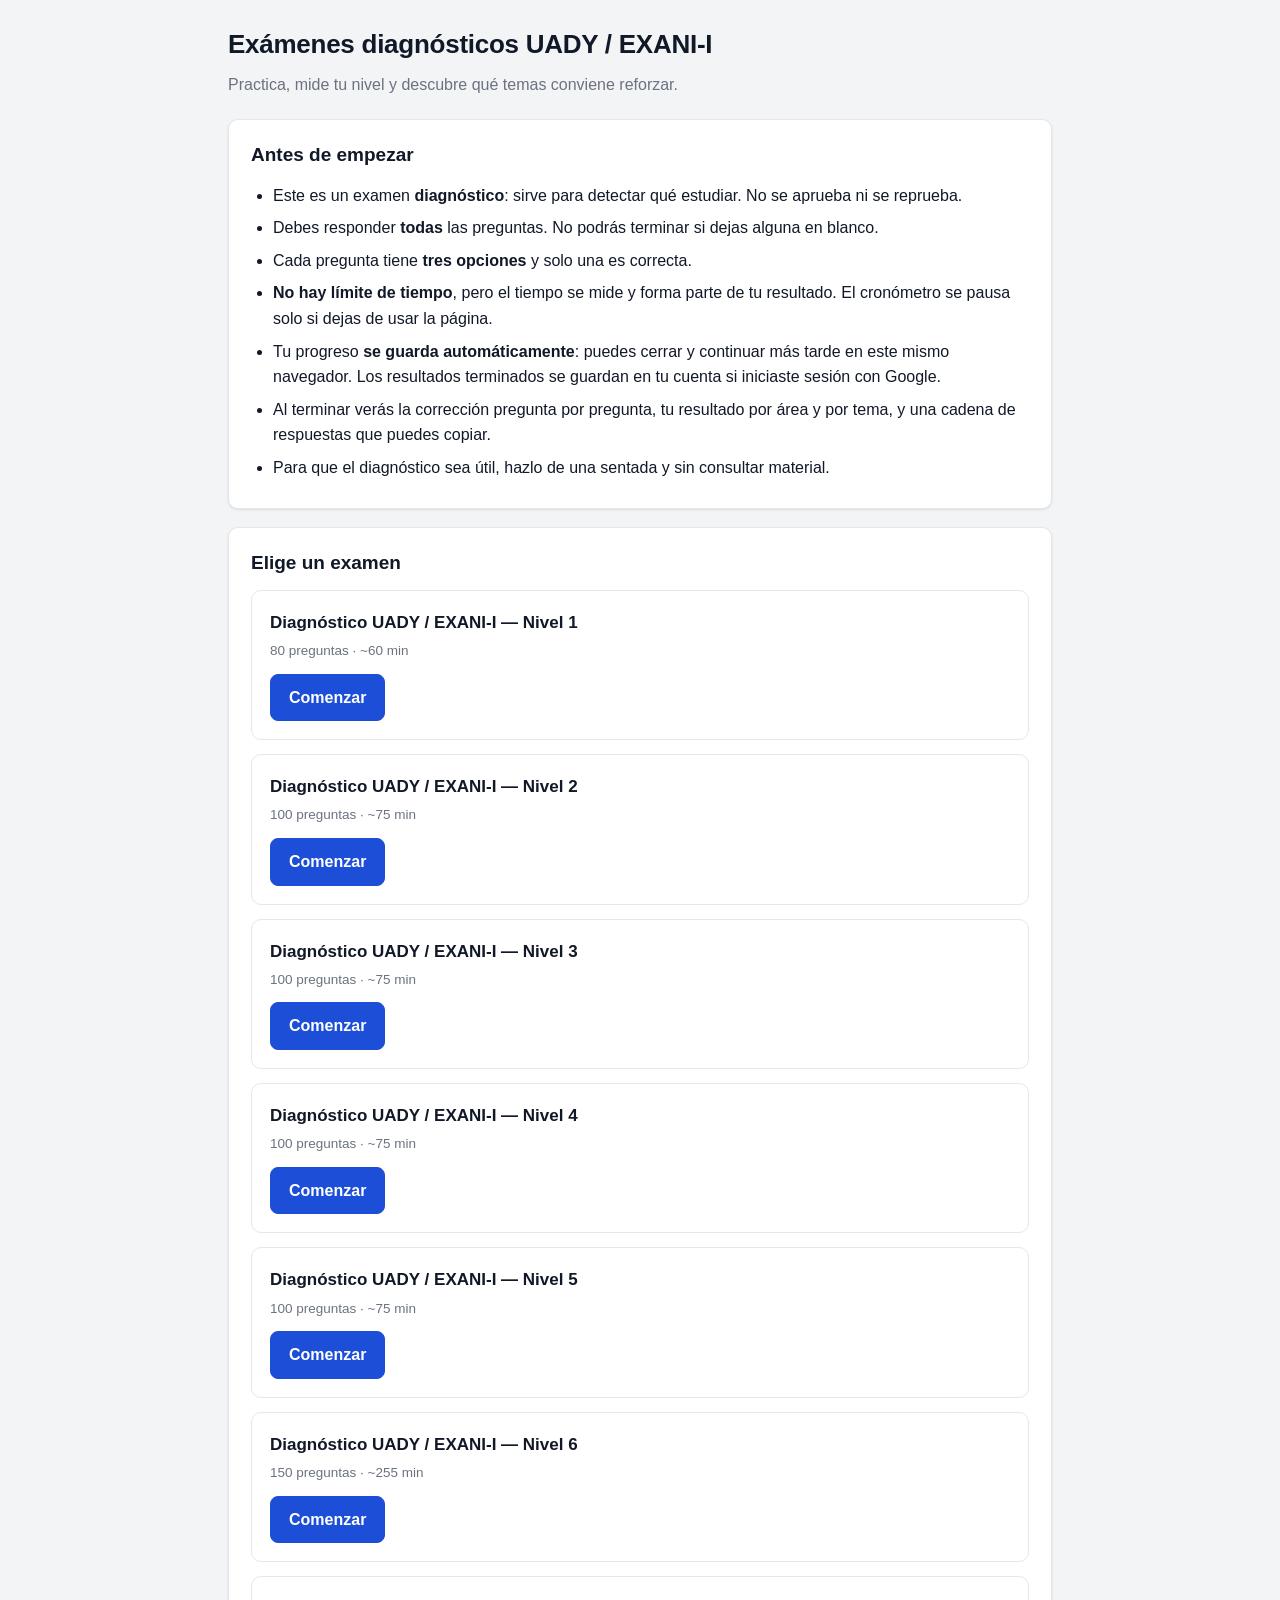
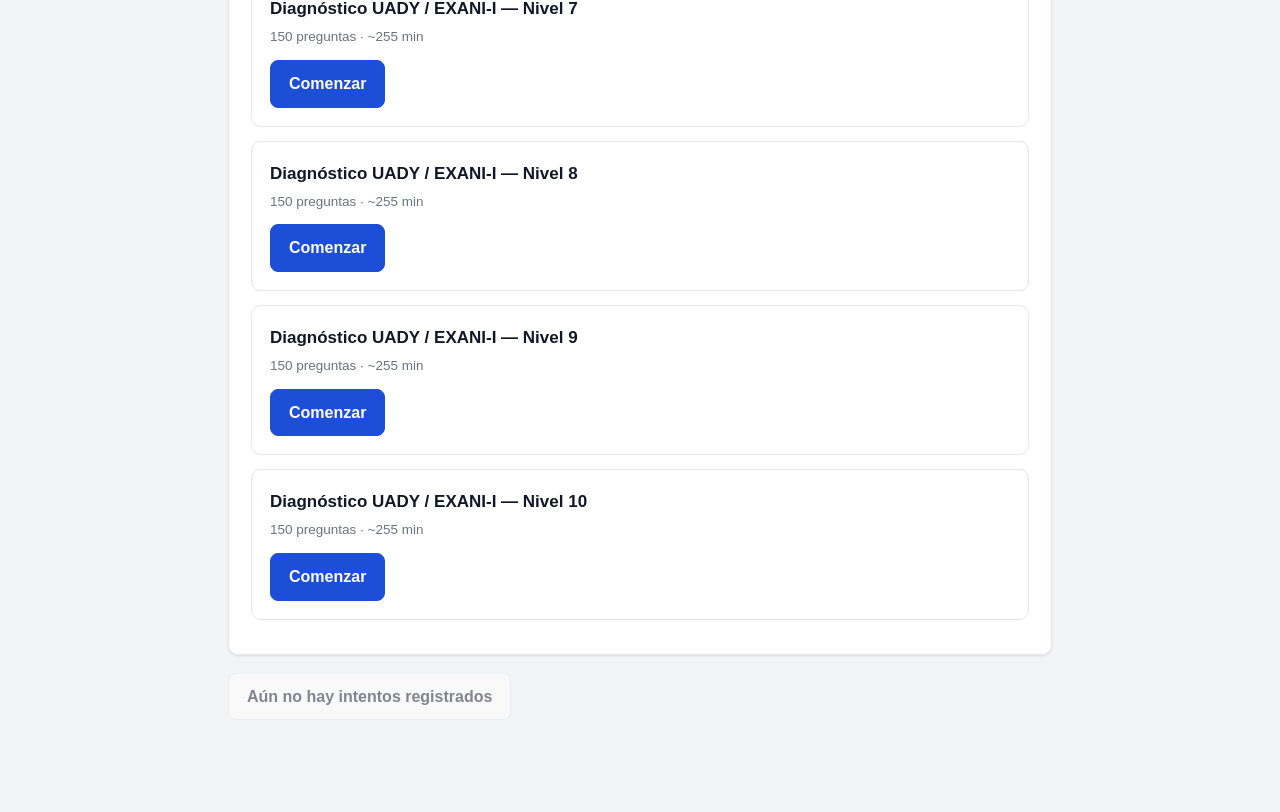
==== web/index.html @ b3e03aa1 "Exani: app de diagnósticos EXANI-I lista para GitHub Pages App estática con historial por estudiante" ====
<!DOCTYPE html>
<html lang="es">
<head>
<meta charset="utf-8">
<meta name="viewport" content="width=device-width, initial-scale=1">
<title>Exámenes diagnósticos UADY / EXANI-I</title>
<link rel="stylesheet" href="styles.css">
</head>
<body>

<!-- ============================================================ barra fija -->
<div class="topbar hidden" id="topbar">
  <div class="topbar-inner">
    <span class="progress-text" id="progress-text">Respondidas: 0 / 0</span>
    <div class="progress-bar" id="progress-bar" role="progressbar"
         aria-label="Progreso del examen" aria-valuemin="0" aria-valuenow="0" aria-valuemax="0">
      <div id="progress-fill"></div>
    </div>
    <span class="timer" id="timer" aria-live="off" aria-label="Tiempo transcurrido">00:00</span>
  </div>
</div>

<div class="wrap">

<!-- ============================================================== INICIO -->
<div id="screen-inicio">
  <header>
    <div class="account" id="account"></div>
    <h1>Exámenes diagnósticos UADY / EXANI-I</h1>
    <p class="lead">Practica, mide tu nivel y descubre qué temas conviene reforzar.</p>
  </header>

  <div class="alert hidden" id="account-note" role="status"></div>

  <div class="alert warn hidden" id="storage-warning" role="alert">
    No se pudo guardar el progreso en este navegador. Puedes hacer el examen, pero si
    cierras la página se perderá.
  </div>

  <section class="card instructions">
    <h2>Antes de empezar</h2>
    <ul>
      <li>Este es un examen <strong>diagnóstico</strong>: sirve para detectar qué estudiar.
          No se aprueba ni se reprueba.</li>
      <li>Debes responder <strong>todas</strong> las preguntas. No podrás terminar si dejas
          alguna en blanco.</li>
      <li>Cada pregunta tiene <strong>tres opciones</strong> y solo una es correcta.</li>
      <li><strong>No hay límite de tiempo</strong>, pero el tiempo se mide y forma parte de
          tu resultado. El cronómetro se pausa solo si dejas de usar la página.</li>
      <li>Tu progreso <strong>se guarda automáticamente</strong>: puedes cerrar y continuar
          más tarde en este mismo navegador. Los resultados terminados se guardan en tu
          cuenta si iniciaste sesión con Google.</li>
      <li>Al terminar verás la corrección pregunta por pregunta, tu resultado por área y
          por tema, y una cadena de respuestas que puedes copiar.</li>
      <li>Para que el diagnóstico sea útil, hazlo de una sentada y sin consultar material.</li>
    </ul>
  </section>

  <section class="card">
    <h2>Elige un examen</h2>
    <div id="exam-list"></div>
  </section>

  <p><a href="dashboard.html" id="dashboard-link" class="btn">Ver mi progreso</a></p>
</div>

<!-- ============================================================== EXAMEN -->
<div id="screen-examen" class="hidden">
  <header>
    <h1 id="exam-title"></h1>
    <p class="lead small">Responde todas las preguntas y pulsa «Terminar examen» al final.</p>
  </header>

  <nav class="area-nav" id="area-nav" aria-label="Ir a un área"></nav>

  <div class="alert hidden" id="exam-alert" role="alert" aria-live="assertive"></div>

  <div id="questions"></div>

  <div class="card">
    <div class="btn-row">
      <button class="primary" id="btn-terminar">Terminar examen</button>
    </div>
  </div>
</div>

<!-- ========================================================== RESULTADOS -->
<div id="screen-resultados" class="hidden">
  <header>
    <h1>Resultado</h1>
    <p class="lead" id="result-exam-title"></p>
  </header>

  <section class="card">
    <div class="score" id="result-score"></div>
    <div class="stats" id="result-stats"></div>
    <p class="small muted" id="chance-note" style="text-align:center;margin-top:18px"></p>
    <p class="small save-status" id="save-status" aria-live="polite"></p>
    <div class="account center" id="result-account"></div>
  </section>

  <section class="card">
    <h2>Resultado por área</h2>
    <div class="tbl-scroll">
      <table>
        <thead><tr><th>Área</th><th>Aciertos</th><th>%</th><th></th></tr></thead>
        <tbody id="area-results"></tbody>
      </table>
    </div>
  </section>

  <details>
    <summary>Detalle por tema</summary>
    <p class="small muted">
      La mayoría de los temas tiene una o dos preguntas. Un fallo aislado no indica
      necesariamente una laguna: revisa la tendencia en el
      <a href="dashboard.html">dashboard</a>.
    </p>
    <div class="tbl-scroll">
      <table>
        <thead><tr><th>Tema</th><th>Aciertos</th><th>%</th></tr></thead>
        <tbody id="topic-results"></tbody>
      </table>
    </div>
  </details>

  <section class="card">
    <h2>Cadena de respuestas</h2>
    <p class="small muted">
      El número inicial son los minutos; las letras, tus respuestas ordenadas por número de
      pregunta.
    </p>
    <div class="answer-string" id="answer-string"></div>
    <div class="btn-row">
      <button id="btn-copy-answers">Copiar respuestas</button>
      <button id="btn-copy-summary">Copiar resumen</button>
    </div>
    <p class="small muted" id="copy-status" aria-live="polite"></p>
  </section>

  <div class="btn-row">
    <a class="btn primary" href="dashboard.html">Ver mi progreso</a>
    <button id="btn-home">Volver al inicio</button>
    <button id="btn-restart">Reiniciar examen</button>
  </div>
</div>

</div>

<script src="js/config.js"></script>
<script src="js/auth.js"></script>
<script src="js/storage.js"></script>
<script src="js/grading.js"></script>
<script src="js/app.js"></script>
</body>
</html>
---- web/styles.css ----
:root {
  --bg: #f3f4f6;
  --surface: #ffffff;
  --surface-2: #f9fafb;
  --ink: #111827;
  --muted: #6b7280;
  --line: #e5e7eb;
  --accent: #1d4ed8;
  --accent-soft: #eff6ff;
  --ok-bg: #e7f6ec;
  --ok-line: #95d5ab;
  --ok-ink: #12622f;
  --bad-bg: #fdeceb;
  --bad-line: #f0a9a4;
  --bad-ink: #9b1c16;
  --warn-bg: #fff8e6;
  --warn-line: #e6c34d;
  --warn-ink: #6b4a08;
  --radius: 10px;
  --shadow: 0 1px 3px rgba(17, 24, 39, .07), 0 1px 2px rgba(17, 24, 39, .04);
  --focus: 0 0 0 3px rgba(29, 78, 216, .35);
}

* { box-sizing: border-box; }

html { scroll-behavior: smooth; }
@media (prefers-reduced-motion: reduce) {
  html { scroll-behavior: auto; }
  *, *::before, *::after { animation-duration: .01ms !important; transition-duration: .01ms !important; }
}

body {
  margin: 0;
  background: var(--bg);
  color: var(--ink);
  font: 16px/1.6 -apple-system, BlinkMacSystemFont, "Segoe UI", Roboto, Helvetica, Arial, sans-serif;
  -webkit-font-smoothing: antialiased;
}

.wrap { max-width: 860px; margin: 0 auto; padding: 24px 18px 80px; }
.wrap.wide { max-width: 1060px; }

:focus-visible { outline: none; box-shadow: var(--focus); border-radius: 4px; }

h1 { font-size: 26px; margin: 0 0 6px; letter-spacing: -.01em; }
h2 { font-size: 19px; margin: 0 0 12px; }
h3 { font-size: 15px; margin: 0 0 8px; }
p { margin: 0 0 12px; }
a { color: var(--accent); }

.lead { color: var(--muted); margin-bottom: 22px; }

.card {
  background: var(--surface);
  border: 1px solid var(--line);
  border-radius: var(--radius);
  box-shadow: var(--shadow);
  padding: 20px 22px;
  margin-bottom: 18px;
}

.muted { color: var(--muted); }
.small { font-size: 13.5px; }
.hidden { display: none !important; }

/* ---------------------------------------------------------------- botones */
button, .btn {
  font: inherit;
  font-weight: 600;
  border-radius: 8px;
  border: 1px solid var(--line);
  background: var(--surface);
  color: var(--ink);
  padding: 10px 18px;
  cursor: pointer;
  min-height: 44px;
  text-decoration: none;
  display: inline-flex;
  align-items: center;
  justify-content: center;
  gap: 8px;
}
button:hover, .btn:hover { background: var(--surface-2); }
button.primary, .btn.primary { background: var(--accent); border-color: var(--accent); color: #fff; }
button.primary:hover, .btn.primary:hover { background: #1a44b8; }
button:disabled, .btn.disabled { opacity: .5; cursor: not-allowed; pointer-events: none; }
.btn-row { display: flex; gap: 10px; flex-wrap: wrap; }

/* ------------------------------------------------------------ instrucciones */
.instructions ul { margin: 0; padding-left: 22px; }
.instructions li { margin-bottom: 7px; }

/* --------------------------------------------------------- lista de examenes */
.exam-card { border: 1px solid var(--line); border-radius: var(--radius); padding: 18px; margin-bottom: 14px; }
.exam-card h3 { font-size: 17px; margin-bottom: 4px; }
.exam-meta { color: var(--muted); font-size: 13.5px; margin-bottom: 12px; }
.area-list { list-style: none; padding: 0; margin: 0 0 14px; font-size: 13.5px; color: var(--muted); }
.area-list li { display: flex; justify-content: space-between; padding: 3px 0; border-bottom: 1px dashed var(--line); }
.area-list li:last-child { border-bottom: none; }
.badge {
  display: inline-block; font-size: 12px; font-weight: 600; padding: 3px 9px;
  border-radius: 99px; background: var(--warn-bg); color: var(--warn-ink);
  border: 1px solid var(--warn-line); margin-bottom: 10px;
}
.badge.done { background: var(--ok-bg); color: var(--ok-ink); border-color: var(--ok-line); }

/* ------------------------------------------------------------- barra fija */
.topbar {
  position: sticky; top: 0; z-index: 20;
  background: rgba(255, 255, 255, .96);
  backdrop-filter: blur(6px);
  border-bottom: 1px solid var(--line);
  padding: 10px 18px;
}
.topbar-inner {
  max-width: 860px; margin: 0 auto;
  display: flex; align-items: center; gap: 16px; flex-wrap: wrap;
}
.progress-text { font-weight: 600; font-size: 14px; white-space: nowrap; }
.progress-bar { flex: 1; min-width: 120px; height: 8px; background: var(--line); border-radius: 99px; overflow: hidden; }
.progress-bar > div { height: 100%; width: 0; background: var(--accent); transition: width .2s; }
.timer { font-variant-numeric: tabular-nums; font-weight: 600; font-size: 14px; white-space: nowrap; }
.timer.paused { color: var(--muted); }
.timer .dot { color: var(--ok-ink); }
.timer.paused .dot { color: var(--muted); }

/* --------------------------------------------------------- nav de areas */
.area-nav { display: flex; gap: 8px; flex-wrap: wrap; margin-bottom: 18px; }
.area-nav a {
  font-size: 13px; text-decoration: none; padding: 6px 12px;
  border: 1px solid var(--line); border-radius: 99px; background: var(--surface); color: var(--ink);
}
.area-nav a.done { border-color: var(--ok-line); background: var(--ok-bg); color: var(--ok-ink); }

/* ------------------------------------------------------------- preguntas */
.area-block { margin-bottom: 34px; }
.area-head { border-bottom: 2px solid var(--line); padding-bottom: 8px; margin-bottom: 18px; }
.area-head h2 { margin: 0; }
.area-head .count { font-size: 13.5px; color: var(--muted); font-weight: 400; }

.stimulus-block {
  border: 1px solid var(--line); border-left: 4px solid var(--accent);
  border-radius: var(--radius); background: var(--accent-soft);
  padding: 4px 4px 4px 0; margin-bottom: 20px;
}
.stimulus {
  padding: 16px 18px; position: sticky; top: 58px;
  background: var(--accent-soft); border-radius: var(--radius) var(--radius) 0 0; z-index: 5;
}
.stimulus .instr { font-weight: 600; font-size: 13.5px; margin-bottom: 8px; }
.stimulus .text { white-space: pre-wrap; }
.stimulus-toggle { display: none; }
.stimulus-block .q { background: var(--surface); }

.q {
  border: 1px solid var(--line); border-radius: var(--radius);
  padding: 16px 18px; margin: 0 0 12px;
}
.stimulus-block .q { margin: 0 0 8px 12px; }
.q.pending { border-color: var(--warn-line); background: var(--warn-bg); }
.q legend { font-weight: 600; padding: 0; }
.q .num { color: var(--muted); font-weight: 700; margin-right: 6px; }
.q .topic { font-size: 12px; color: var(--muted); margin: 4px 0 10px; }
.q.corrected .topic { color: var(--ink); }
fieldset { border: 0; margin: 0; padding: 0; }

.opt { display: block; margin-bottom: 8px; }
.opt label {
  display: flex; gap: 10px; align-items: flex-start;
  border: 1px solid var(--line); border-radius: 8px;
  padding: 11px 13px; cursor: pointer; min-height: 44px; background: var(--surface);
}
.opt label:hover { background: var(--surface-2); }
.opt input { margin: 4px 0 0; width: 18px; height: 18px; flex: none; accent-color: var(--accent); }
.opt .key { font-weight: 700; flex: none; }
.opt .tag { margin-left: auto; font-size: 12px; font-weight: 700; white-space: nowrap; padding-left: 10px; }
.opt.is-ok label { background: var(--ok-bg); border-color: var(--ok-line); }
.opt.is-ok .tag { color: var(--ok-ink); }
.opt.is-bad label { background: var(--bad-bg); border-color: var(--bad-line); }
.opt.is-bad .tag { color: var(--bad-ink); }
.opt input:disabled + .key { opacity: .75; }
.opt label:has(input:disabled) { cursor: default; }

/* ------------------------------------------------------------- mensajes */
.alert { border-radius: 8px; padding: 12px 15px; margin-bottom: 16px; font-size: 14.5px; }
.alert.warn { background: var(--warn-bg); border: 1px solid var(--warn-line); color: var(--warn-ink); }
.alert.error { background: var(--bad-bg); border: 1px solid var(--bad-line); color: var(--bad-ink); }
.alert.info { background: var(--accent-soft); border: 1px solid #bfd4f7; color: #1e3a8a; }
.alert pre { white-space: pre-wrap; font-size: 13px; margin: 8px 0 0; }

.toast {
  position: fixed; left: 50%; bottom: 24px; transform: translateX(-50%);
  background: var(--ink); color: #fff; padding: 11px 20px; border-radius: 99px;
  font-size: 14px; font-weight: 600; z-index: 100; box-shadow: var(--shadow);
}

/* ------------------------------------------------------------ resultados */
.score { text-align: center; padding: 10px 0 4px; }
.score .big { font-size: 46px; font-weight: 700; line-height: 1.05; }
.score .pct { font-size: 22px; color: var(--muted); }
.score .time { font-size: 14px; color: var(--muted); margin-top: 8px; }

.stats { display: flex; gap: 22px; justify-content: center; flex-wrap: wrap; margin-top: 14px; }
.stat { text-align: center; }
.stat .v { font-size: 20px; font-weight: 700; }
.stat .l { font-size: 12px; color: var(--muted); text-transform: uppercase; letter-spacing: .05em; }

table { width: 100%; border-collapse: collapse; font-size: 14px; }
th, td { padding: 8px 10px; text-align: right; border-bottom: 1px solid var(--line); }
th { font-size: 12px; text-transform: uppercase; letter-spacing: .05em; color: var(--muted); font-weight: 600; }
th:first-child, td:first-child { text-align: left; }
tbody tr:last-child td { border-bottom: none; }
.tbl-scroll { overflow-x: auto; }

.bar { height: 7px; background: var(--line); border-radius: 99px; overflow: hidden; min-width: 70px; }
.bar > div { height: 100%; background: var(--accent); }

details { border: 1px solid var(--line); border-radius: 8px; padding: 12px 15px; margin-bottom: 14px; }
details summary { cursor: pointer; font-weight: 600; }
details[open] summary { margin-bottom: 12px; }

.chip { font-size: 11.5px; padding: 2px 8px; border-radius: 99px; border: 1px solid var(--line); color: var(--muted); white-space: nowrap; }
.chip.low { background: var(--warn-bg); border-color: var(--warn-line); color: var(--warn-ink); }
.chip.mid { background: var(--surface-2); }
.chip.high { background: var(--ok-bg); border-color: var(--ok-line); color: var(--ok-ink); }

code { background: var(--surface-2); padding: 2px 6px; border-radius: 4px; font-size: 13px; }
.answer-string {
  font-family: ui-monospace, SFMono-Regular, Menlo, monospace;
  font-size: 14px; word-break: break-all; line-height: 1.7;
  background: var(--surface-2); border: 1px solid var(--line);
  border-radius: 8px; padding: 12px 14px; margin-bottom: 12px;
}
.answer-string .mins { color: var(--accent); font-weight: 700; }

/* ------------------------------------------------------------- dashboard */
.kpis { display: grid; grid-template-columns: repeat(auto-fit, minmax(170px, 1fr)); gap: 12px; }
.kpi { border: 1px solid var(--line); border-radius: 8px; padding: 14px 16px; }
.kpi .l { font-size: 11.5px; text-transform: uppercase; letter-spacing: .06em; color: var(--muted); margin-bottom: 5px; }
.kpi .v { font-size: 25px; font-weight: 700; line-height: 1.1; }
.kpi .s { font-size: 12.5px; color: var(--muted); margin-top: 3px; }

svg { display: block; width: 100%; overflow: visible; }
.legend { display: flex; gap: 16px; flex-wrap: wrap; font-size: 13px; margin-bottom: 10px; }
.legend span { display: inline-flex; align-items: center; gap: 6px; }
.legend i { width: 11px; height: 11px; border-radius: 3px; display: inline-block; }
.grid-line { stroke: var(--line); stroke-width: 1; }
.axis-text { fill: var(--muted); font-size: 11px; }
.ref-line { stroke: var(--warn-line); stroke-width: 1.5; stroke-dasharray: 5 4; }

.filters { display: flex; gap: 12px; flex-wrap: wrap; align-items: center; margin-bottom: 16px; font-size: 14px; }
select { font: inherit; padding: 8px 10px; border-radius: 8px; border: 1px solid var(--line); background: var(--surface); min-height: 40px; }
.switch { display: inline-flex; align-items: center; gap: 8px; cursor: pointer; }

/* ---------------------------------------------------------------- movil */
@media (max-width: 640px) {
  body { font-size: 15px; }
  .wrap { padding: 16px 12px 90px; }
  .card { padding: 16px 14px; }
  h1 { font-size: 22px; }
  .stimulus { position: static; }
  .stimulus-toggle {
    display: inline-flex; margin: 0 0 10px; font-size: 13px;
    padding: 7px 12px; min-height: 38px;
  }
  .stimulus-block .q { margin-left: 6px; }
  .score .big { font-size: 38px; }
  .topbar-inner { gap: 10px; }
}

/* --------------------------------------------------------------- imprimir */
@media print {
  body { background: #fff; }
  .topbar, .area-nav, .btn-row, button { display: none !important; }
  .card, .q, .area-block { break-inside: avoid; box-shadow: none; }
  .wrap { max-width: none; padding: 0; }
}

/* ---------------------------------------------------------------- cuenta */
.account { display: flex; align-items: center; justify-content: flex-end; gap: 10px;
           min-height: 32px; margin-bottom: 8px; flex-wrap: wrap; }
.account.center { justify-content: center; margin-top: 8px; }
.account:empty { display: none; }
.account-name { color: var(--muted); font-size: 14px; }
.link-btn { background: none; border: 0; padding: 0; color: inherit; text-decoration: underline;
            cursor: pointer; font: inherit; font-size: 14px; }
.save-status { text-align: center; margin-top: 10px; }
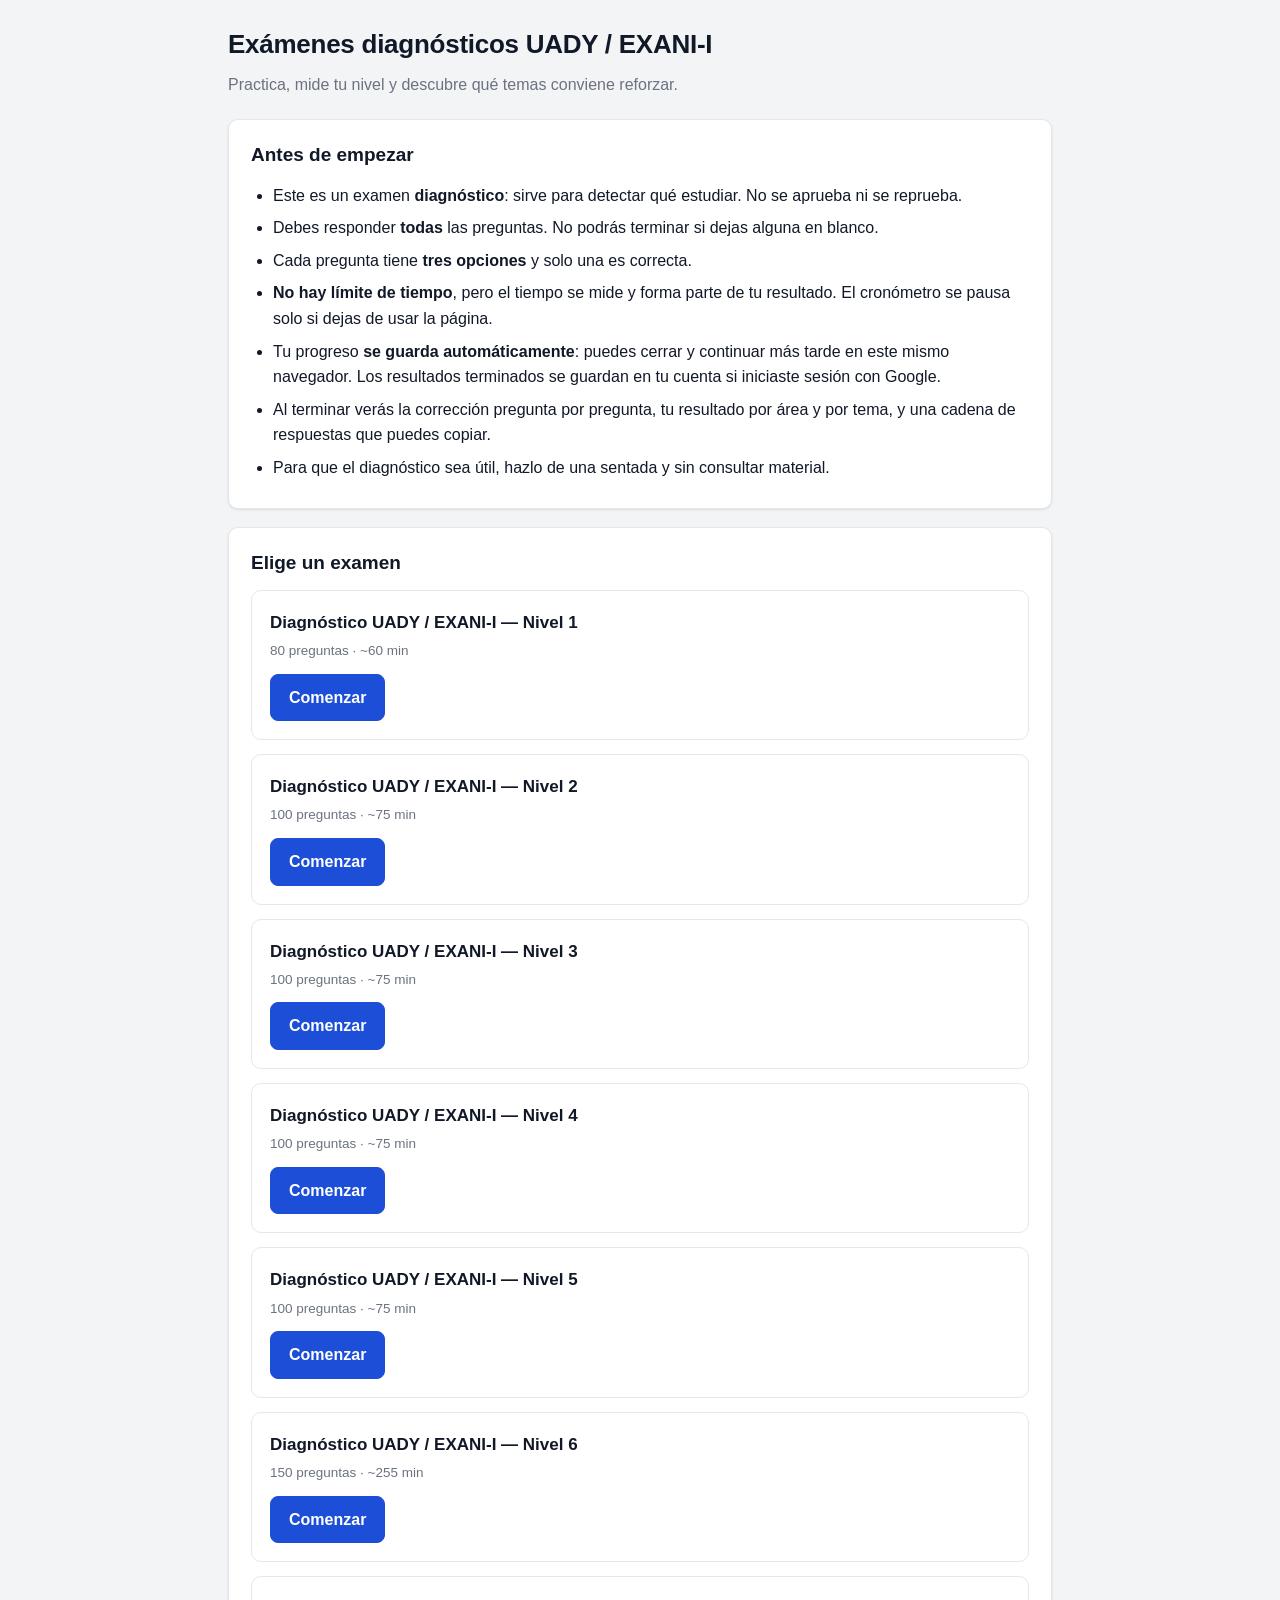
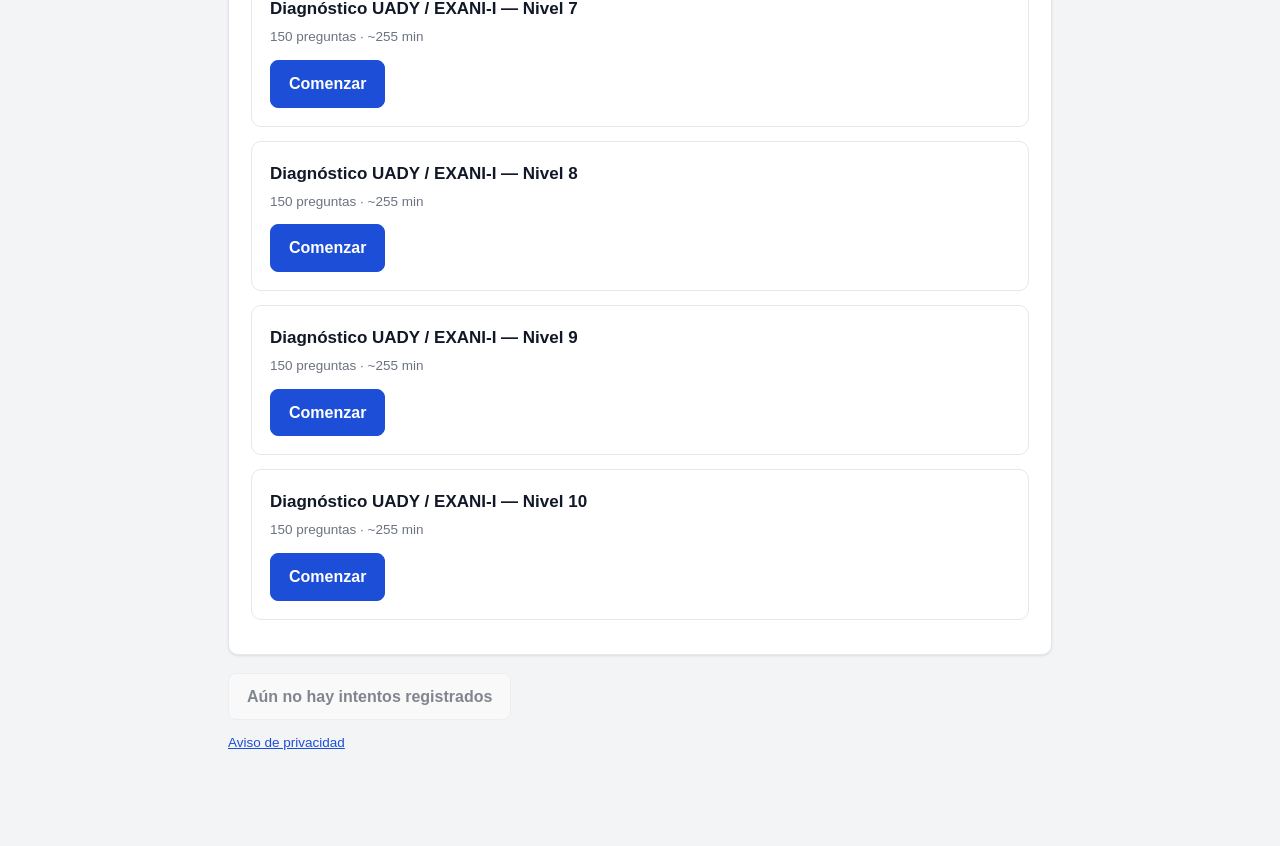
==== commit ffa232f5: "Aviso de privacidad y client ID de Google Co-Authored-By: Claude Opus 5.5 <noreply@anthropic.com>" ====
--- a/web/index.html
+++ b/web/index.html
@@ -62,6 +62,7 @@
   </section>
 
   <p><a href="dashboard.html" id="dashboard-link" class="btn">Ver mi progreso</a></p>
+  <p class="small muted"><a href="privacidad.html">Aviso de privacidad</a></p>
 </div>
 
 <!-- ============================================================== EXAMEN -->
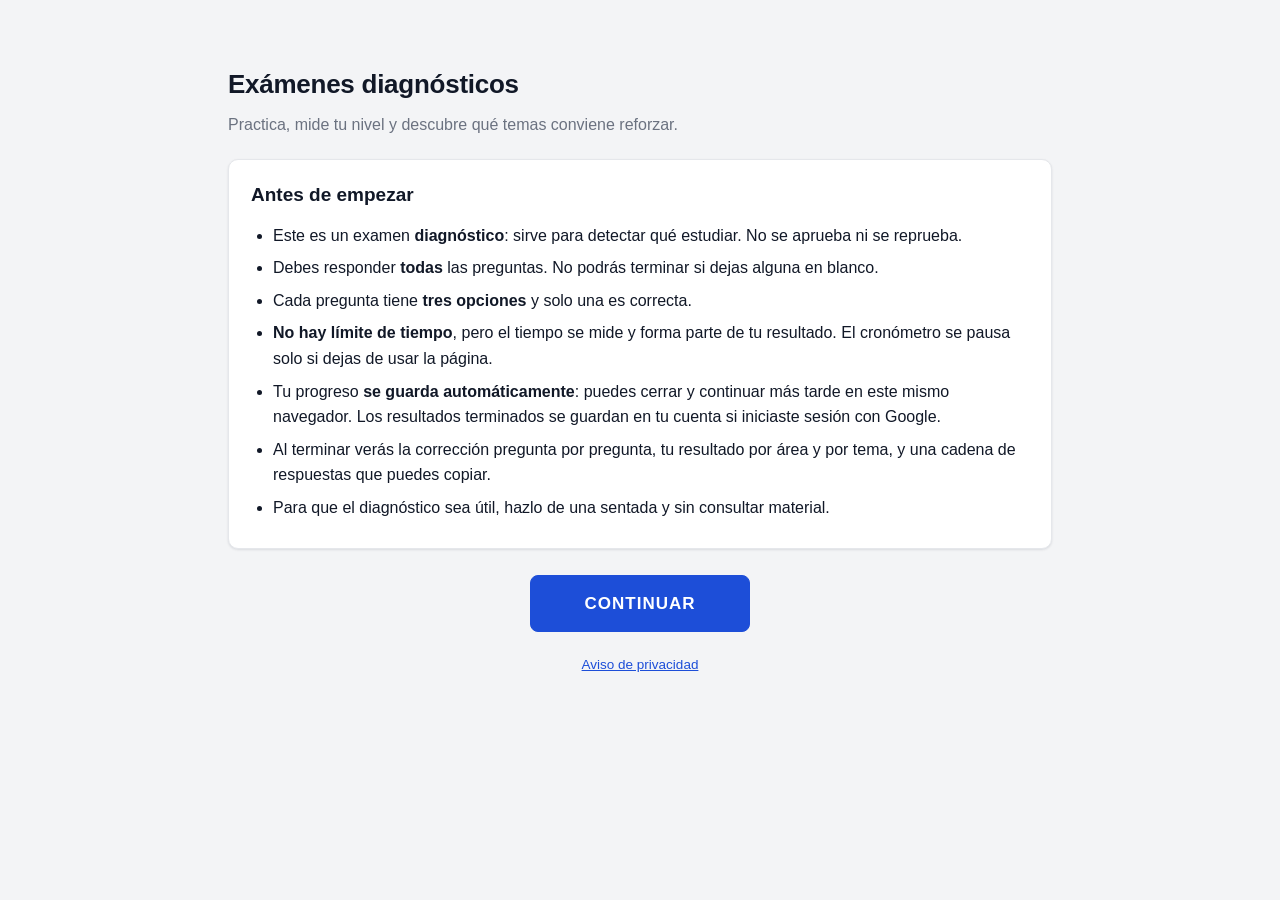
==== commit 7f1c8805: "Bienvenida + panel con pestañas y ajustes para móvil - Título «Exámenes diagnósticos»; index.html qu" ====
--- a/web/index.html
+++ b/web/index.html
@@ -2,40 +2,25 @@
 <html lang="es">
 <head>
 <meta charset="utf-8">
-<meta name="viewport" content="width=device-width, initial-scale=1">
-<title>Exámenes diagnósticos UADY / EXANI-I</title>
+<meta name="viewport" content="width=device-width, initial-scale=1, viewport-fit=cover">
+<meta name="theme-color" content="#1d4ed8">
+<meta name="apple-mobile-web-app-capable" content="yes">
+<meta name="mobile-web-app-capable" content="yes">
+<meta name="apple-mobile-web-app-title" content="Exámenes">
+<meta name="apple-mobile-web-app-status-bar-style" content="default">
+<link rel="manifest" href="manifest.webmanifest">
+<link rel="icon" href="icons/icon.svg" type="image/svg+xml">
+<link rel="apple-touch-icon" href="icons/apple-touch-icon.png">
+<title>Exámenes diagnósticos</title>
 <link rel="stylesheet" href="styles.css">
 </head>
 <body>
-
-<!-- ============================================================ barra fija -->
-<div class="topbar hidden" id="topbar">
-  <div class="topbar-inner">
-    <span class="progress-text" id="progress-text">Respondidas: 0 / 0</span>
-    <div class="progress-bar" id="progress-bar" role="progressbar"
-         aria-label="Progreso del examen" aria-valuemin="0" aria-valuenow="0" aria-valuemax="0">
-      <div id="progress-fill"></div>
-    </div>
-    <span class="timer" id="timer" aria-live="off" aria-label="Tiempo transcurrido">00:00</span>
-  </div>
-</div>
-
 <div class="wrap">
-
-<!-- ============================================================== INICIO -->
-<div id="screen-inicio">
   <header>
     <div class="account" id="account"></div>
-    <h1>Exámenes diagnósticos UADY / EXANI-I</h1>
+    <h1>Exámenes diagnósticos</h1>
     <p class="lead">Practica, mide tu nivel y descubre qué temas conviene reforzar.</p>
   </header>
-
-  <div class="alert hidden" id="account-note" role="status"></div>
-
-  <div class="alert warn hidden" id="storage-warning" role="alert">
-    No se pudo guardar el progreso en este navegador. Puedes hacer el examen, pero si
-    cierras la página se perderá.
-  </div>
 
   <section class="card instructions">
     <h2>Antes de empezar</h2>
@@ -56,102 +41,17 @@
     </ul>
   </section>
 
-  <section class="card">
-    <h2>Elige un examen</h2>
-    <div id="exam-list"></div>
-  </section>
+  <div class="cta">
+    <a class="btn primary big" href="panel.html" id="btn-continuar">CONTINUAR</a>
+  </div>
 
-  <p><a href="dashboard.html" id="dashboard-link" class="btn">Ver mi progreso</a></p>
-  <p class="small muted"><a href="privacidad.html">Aviso de privacidad</a></p>
-</div>
-
-<!-- ============================================================== EXAMEN -->
-<div id="screen-examen" class="hidden">
-  <header>
-    <h1 id="exam-title"></h1>
-    <p class="lead small">Responde todas las preguntas y pulsa «Terminar examen» al final.</p>
-  </header>
-
-  <nav class="area-nav" id="area-nav" aria-label="Ir a un área"></nav>
-
-  <div class="alert hidden" id="exam-alert" role="alert" aria-live="assertive"></div>
-
-  <div id="questions"></div>
-
-  <div class="card">
-    <div class="btn-row">
-      <button class="primary" id="btn-terminar">Terminar examen</button>
-    </div>
-  </div>
-</div>
-
-<!-- ========================================================== RESULTADOS -->
-<div id="screen-resultados" class="hidden">
-  <header>
-    <h1>Resultado</h1>
-    <p class="lead" id="result-exam-title"></p>
-  </header>
-
-  <section class="card">
-    <div class="score" id="result-score"></div>
-    <div class="stats" id="result-stats"></div>
-    <p class="small muted" id="chance-note" style="text-align:center;margin-top:18px"></p>
-    <p class="small save-status" id="save-status" aria-live="polite"></p>
-    <div class="account center" id="result-account"></div>
-  </section>
-
-  <section class="card">
-    <h2>Resultado por área</h2>
-    <div class="tbl-scroll">
-      <table>
-        <thead><tr><th>Área</th><th>Aciertos</th><th>%</th><th></th></tr></thead>
-        <tbody id="area-results"></tbody>
-      </table>
-    </div>
-  </section>
-
-  <details>
-    <summary>Detalle por tema</summary>
-    <p class="small muted">
-      La mayoría de los temas tiene una o dos preguntas. Un fallo aislado no indica
-      necesariamente una laguna: revisa la tendencia en el
-      <a href="dashboard.html">dashboard</a>.
-    </p>
-    <div class="tbl-scroll">
-      <table>
-        <thead><tr><th>Tema</th><th>Aciertos</th><th>%</th></tr></thead>
-        <tbody id="topic-results"></tbody>
-      </table>
-    </div>
-  </details>
-
-  <section class="card">
-    <h2>Cadena de respuestas</h2>
-    <p class="small muted">
-      El número inicial son los minutos; las letras, tus respuestas ordenadas por número de
-      pregunta.
-    </p>
-    <div class="answer-string" id="answer-string"></div>
-    <div class="btn-row">
-      <button id="btn-copy-answers">Copiar respuestas</button>
-      <button id="btn-copy-summary">Copiar resumen</button>
-    </div>
-    <p class="small muted" id="copy-status" aria-live="polite"></p>
-  </section>
-
-  <div class="btn-row">
-    <a class="btn primary" href="dashboard.html">Ver mi progreso</a>
-    <button id="btn-home">Volver al inicio</button>
-    <button id="btn-restart">Reiniciar examen</button>
-  </div>
-</div>
-
+  <p class="small muted center-text"><a href="privacidad.html">Aviso de privacidad</a></p>
 </div>
 
 <script src="js/config.js"></script>
 <script src="js/auth.js"></script>
-<script src="js/storage.js"></script>
-<script src="js/grading.js"></script>
-<script src="js/app.js"></script>
+<script>
+  window.Auth.mount(document.getElementById("account"));
+</script>
 </body>
 </html>
--- a/web/styles.css
+++ b/web/styles.css
@@ -29,15 +29,21 @@
   *, *::before, *::after { animation-duration: .01ms !important; transition-duration: .01ms !important; }
 }
 
+html { -webkit-text-size-adjust: 100%; text-size-adjust: 100%; }
+
 body {
   margin: 0;
+  -webkit-tap-highlight-color: rgba(29, 78, 216, .12);
   background: var(--bg);
   color: var(--ink);
   font: 16px/1.6 -apple-system, BlinkMacSystemFont, "Segoe UI", Roboto, Helvetica, Arial, sans-serif;
   -webkit-font-smoothing: antialiased;
 }
 
-.wrap { max-width: 860px; margin: 0 auto; padding: 24px 18px 80px; }
+.wrap {
+  max-width: 860px; margin: 0 auto;
+  padding: 24px max(18px, env(safe-area-inset-right)) calc(80px + env(safe-area-inset-bottom)) max(18px, env(safe-area-inset-left));
+}
 .wrap.wide { max-width: 1060px; }
 
 :focus-visible { outline: none; box-shadow: var(--focus); border-radius: 4px; }
@@ -75,6 +81,7 @@
   cursor: pointer;
   min-height: 44px;
   text-decoration: none;
+  touch-action: manipulation;
   display: inline-flex;
   align-items: center;
   justify-content: center;
@@ -107,6 +114,7 @@
 /* ------------------------------------------------------------- barra fija */
 .topbar {
   position: sticky; top: 0; z-index: 20;
+  padding-top: max(10px, env(safe-area-inset-top)) !important;
   background: rgba(255, 255, 255, .96);
   backdrop-filter: blur(6px);
   border-bottom: 1px solid var(--line);
@@ -249,13 +257,78 @@
 .ref-line { stroke: var(--warn-line); stroke-width: 1.5; stroke-dasharray: 5 4; }
 
 .filters { display: flex; gap: 12px; flex-wrap: wrap; align-items: center; margin-bottom: 16px; font-size: 14px; }
-select { font: inherit; padding: 8px 10px; border-radius: 8px; border: 1px solid var(--line); background: var(--surface); min-height: 40px; }
+select { font: inherit; font-size: 16px; padding: 8px 10px; border-radius: 8px; border: 1px solid var(--line); background: var(--surface); color: var(--ink); min-height: 44px; max-width: 100%; }
 .switch { display: inline-flex; align-items: center; gap: 8px; cursor: pointer; }
+
+/* ------------------------------------------------------------ bienvenida */
+.cta { display: flex; justify-content: center; margin: 26px 0 22px; }
+.btn.big { font-size: 17px; letter-spacing: .06em; padding: 14px 40px; min-height: 52px; min-width: 220px; }
+.center-text { text-align: center; }
+
+/* ----------------------------------------------------------------- panel */
+.panel-head { display: flex; align-items: center; justify-content: space-between; gap: 12px; flex-wrap: wrap-reverse; margin-bottom: 14px; }
+.panel-head h1 { margin: 0; font-size: 22px; }
+.panel-head .account { margin: 0; }
+.home-link { color: inherit; text-decoration: none; }
+
+.tabs {
+  position: sticky; top: 0; z-index: 15;
+  display: grid; grid-template-columns: repeat(3, 1fr);
+  background: var(--surface); border: 1px solid var(--line); border-radius: 12px;
+  padding: 4px; gap: 4px; margin-bottom: 18px; box-shadow: var(--shadow);
+}
+.tabs a {
+  display: flex; align-items: center; justify-content: center; gap: 6px;
+  min-height: 46px; padding: 6px 8px; border-radius: 9px;
+  font-weight: 700; font-size: 14px; letter-spacing: .04em; text-transform: uppercase;
+  color: var(--muted); text-decoration: none; text-align: center; line-height: 1.15;
+  touch-action: manipulation;
+}
+.tabs a:hover { background: var(--surface-2); color: var(--ink); }
+.tabs a.active { background: var(--accent); color: #fff; }
+.tabs a[data-count]::after {
+  content: attr(data-count); font-size: 11.5px; font-weight: 700; letter-spacing: 0;
+  min-width: 20px; padding: 1px 6px; border-radius: 99px;
+  background: var(--surface-2); color: var(--muted); border: 1px solid var(--line);
+}
+.tabs a.active[data-count]::after { background: rgba(255, 255, 255, .2); color: #fff; border-color: transparent; }
+#tab-progreso::after { display: none; }
+
+.exam-card { background: var(--surface); box-shadow: var(--shadow); }
+.result-line { display: flex; align-items: baseline; gap: 10px; flex-wrap: wrap; margin: 2px 0 4px; }
+.result-big { font-size: 28px; font-weight: 700; line-height: 1.1; }
+.empty-state { text-align: center; padding: 30px 20px; }
+
+.back-link {
+  background: none; border: 0; padding: 0; min-height: 36px; margin-bottom: 6px;
+  color: var(--accent); font-weight: 600; font-size: 14.5px;
+}
+.back-link:hover { background: none; text-decoration: underline; }
 
 /* ---------------------------------------------------------------- movil */
 @media (max-width: 640px) {
+  .tabs { border-radius: 0; margin-left: -12px; margin-right: -12px; border-left: 0; border-right: 0;
+          padding-top: max(4px, env(safe-area-inset-top)); }
+  .tabs a { font-size: 12.5px; letter-spacing: .02em; flex-direction: column; gap: 3px; min-height: 52px; }
+  .panel-head h1 { font-size: 19px; }
+  .btn.big { width: 100%; }
+  .exam-card .btn-row > * { flex: 1 1 auto; }
+  .btn-row > .btn, .btn-row > button { flex: 1 1 140px; }
+  .area-nav { flex-wrap: nowrap; overflow-x: auto; -webkit-overflow-scrolling: touch;
+              margin-left: -12px; margin-right: -12px; padding: 0 12px 6px; scrollbar-width: none; }
+  .area-nav::-webkit-scrollbar { display: none; }
+  .area-nav a { white-space: nowrap; flex: none; padding: 9px 13px; }
+  .opt-col { display: none; }
+  .filters { flex-direction: column; align-items: stretch; }
+  .filters label:not(.switch) { display: flex; flex-direction: column; gap: 4px; }
+  .kpis { grid-template-columns: repeat(2, 1fr); gap: 8px; }
+  .kpi { padding: 10px 12px; }
+  .kpi .v { font-size: 21px; }
+  th, td { padding: 7px 6px; }
+  .stats { gap: 14px; }
+  .toast { bottom: calc(24px + env(safe-area-inset-bottom)); max-width: calc(100% - 32px); text-align: center; }
   body { font-size: 15px; }
-  .wrap { padding: 16px 12px 90px; }
+  .wrap { padding: 16px max(12px, env(safe-area-inset-right)) calc(90px + env(safe-area-inset-bottom)) max(12px, env(safe-area-inset-left)); }
   .card { padding: 16px 14px; }
   h1 { font-size: 22px; }
   .stimulus { position: static; }
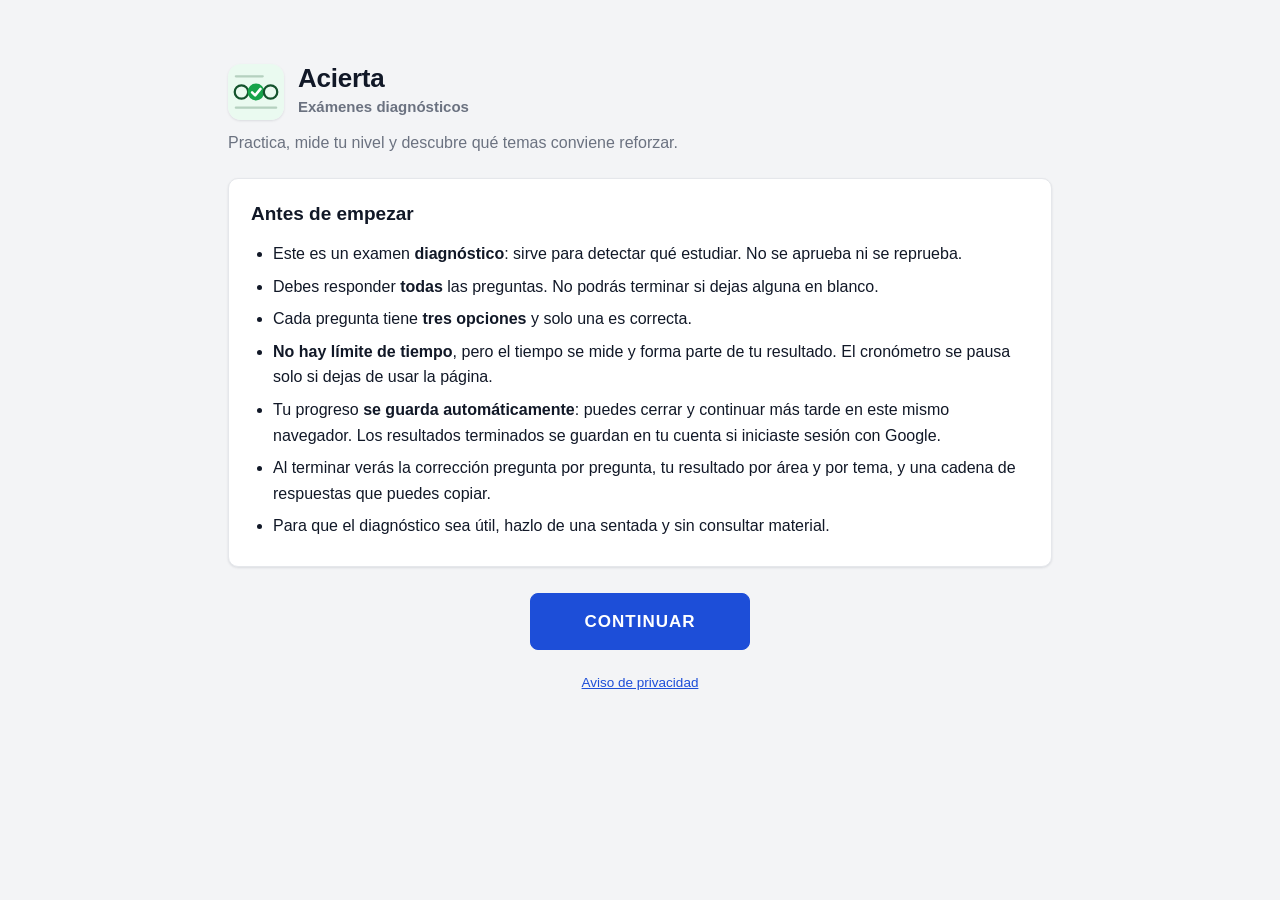
==== commit 7c9d005e: "Acierta: carga anticipada, nuevo nombre e ícono - La bienvenida precarga catálogo e historial; el pa" ====
--- a/web/index.html
+++ b/web/index.html
@@ -6,19 +6,25 @@
 <meta name="theme-color" content="#1d4ed8">
 <meta name="apple-mobile-web-app-capable" content="yes">
 <meta name="mobile-web-app-capable" content="yes">
-<meta name="apple-mobile-web-app-title" content="Exámenes">
+<meta name="apple-mobile-web-app-title" content="Acierta">
 <meta name="apple-mobile-web-app-status-bar-style" content="default">
 <link rel="manifest" href="manifest.webmanifest">
 <link rel="icon" href="icons/icon.svg" type="image/svg+xml">
 <link rel="apple-touch-icon" href="icons/apple-touch-icon.png">
-<title>Exámenes diagnósticos</title>
-<link rel="stylesheet" href="styles.css">
+<title>Acierta · Exámenes diagnósticos</title>
+<link rel="stylesheet" href="styles.css?v=__BUILD__">
 </head>
 <body>
 <div class="wrap">
   <header>
     <div class="account" id="account"></div>
-    <h1>Exámenes diagnósticos</h1>
+    <div class="brand">
+      <img src="icons/icon.svg" alt="" width="56" height="56">
+      <div>
+        <h1>Acierta</h1>
+        <p class="brand-sub">Exámenes diagnósticos</p>
+      </div>
+    </div>
     <p class="lead">Practica, mide tu nivel y descubre qué temas conviene reforzar.</p>
   </header>
 
@@ -48,10 +54,17 @@
   <p class="small muted center-text"><a href="privacidad.html">Aviso de privacidad</a></p>
 </div>
 
-<script src="js/config.js"></script>
-<script src="js/auth.js"></script>
+<script src="js/config.js?v=__BUILD__"></script>
+<script src="js/auth.js?v=__BUILD__"></script>
+<script src="js/storage.js?v=__BUILD__"></script>
 <script>
+  // Carga anticipada: mientras se leen las instrucciones se trae el catálogo y el
+  // historial. El historial queda en caché y el panel lo pinta al instante.
   window.Auth.mount(document.getElementById("account"));
+  fetch("data/exams.json", { cache: "no-cache" }).catch(() => {});
+  window.Storage.init();
+  window.Auth.onChange(() => window.Storage.init());
+  if (window.Auth.getSession() && !window.Auth.getToken()) window.Auth.refresh();
 </script>
 </body>
 </html>
--- a/web/styles.css
+++ b/web/styles.css
@@ -264,11 +264,17 @@
 .cta { display: flex; justify-content: center; margin: 26px 0 22px; }
 .btn.big { font-size: 17px; letter-spacing: .06em; padding: 14px 40px; min-height: 52px; min-width: 220px; }
 .center-text { text-align: center; }
+.brand { display: flex; align-items: center; gap: 14px; margin-bottom: 10px; }
+.brand img { flex: none; border-radius: 13px; box-shadow: var(--shadow); }
+.brand h1 { margin: 0; line-height: 1.05; }
+.brand-sub { margin: 2px 0 0; color: var(--muted); font-weight: 600; font-size: 15px; }
+.home-link { display: inline-flex; align-items: center; gap: 10px; }
+.home-link img { border-radius: 8px; flex: none; }
 
 /* ----------------------------------------------------------------- panel */
 .panel-head { display: flex; align-items: center; justify-content: space-between; gap: 12px; flex-wrap: wrap-reverse; margin-bottom: 14px; }
 .panel-head h1 { margin: 0; font-size: 22px; }
-.panel-head .account { margin: 0; }
+.panel-head .account { margin: 0; order: 2; }
 .home-link { color: inherit; text-decoration: none; }
 
 .tabs {
@@ -304,6 +310,32 @@
   color: var(--accent); font-weight: 600; font-size: 14.5px;
 }
 .back-link:hover { background: none; text-decoration: underline; }
+
+/* ----------------------------------------------------------------- carga */
+.spinner {
+  display: inline-block; width: 22px; height: 22px; flex: none;
+  border: 3px solid var(--line); border-top-color: var(--accent); border-radius: 50%;
+  animation: spin .8s linear infinite;
+}
+.spinner.small { width: 14px; height: 14px; border-width: 2px; vertical-align: -2px; }
+@keyframes spin { to { transform: rotate(360deg); } }
+@media (prefers-reduced-motion: reduce) { .spinner { animation-duration: 2s !important; } }
+
+.loading { display: none; align-items: center; justify-content: center; gap: 12px;
+           padding: 48px 16px; color: var(--muted); font-weight: 600; }
+.is-loading .loading { display: flex; }
+.is-loading [role="tabpanel"] { display: none !important; }
+.retry { display: grid; justify-items: center; gap: 12px; text-align: center; font-weight: 400; color: var(--ink); }
+.retry p { margin: 0; max-width: 36ch; }
+
+.sync { display: flex; align-items: center; gap: 8px; justify-content: center;
+        font-size: 13px; color: var(--muted); margin: -8px 0 12px; }
+
+.busy { position: fixed; inset: 0; z-index: 200; display: flex; align-items: center; justify-content: center;
+        background: rgba(243, 244, 246, .72); backdrop-filter: blur(2px); padding: 16px; }
+.busy-box { display: flex; align-items: center; gap: 12px; background: var(--surface);
+            border: 1px solid var(--line); border-radius: 12px; box-shadow: 0 8px 30px rgba(17, 24, 39, .12);
+            padding: 16px 22px; font-weight: 600; max-width: 100%; }
 
 /* ---------------------------------------------------------------- movil */
 @media (max-width: 640px) {
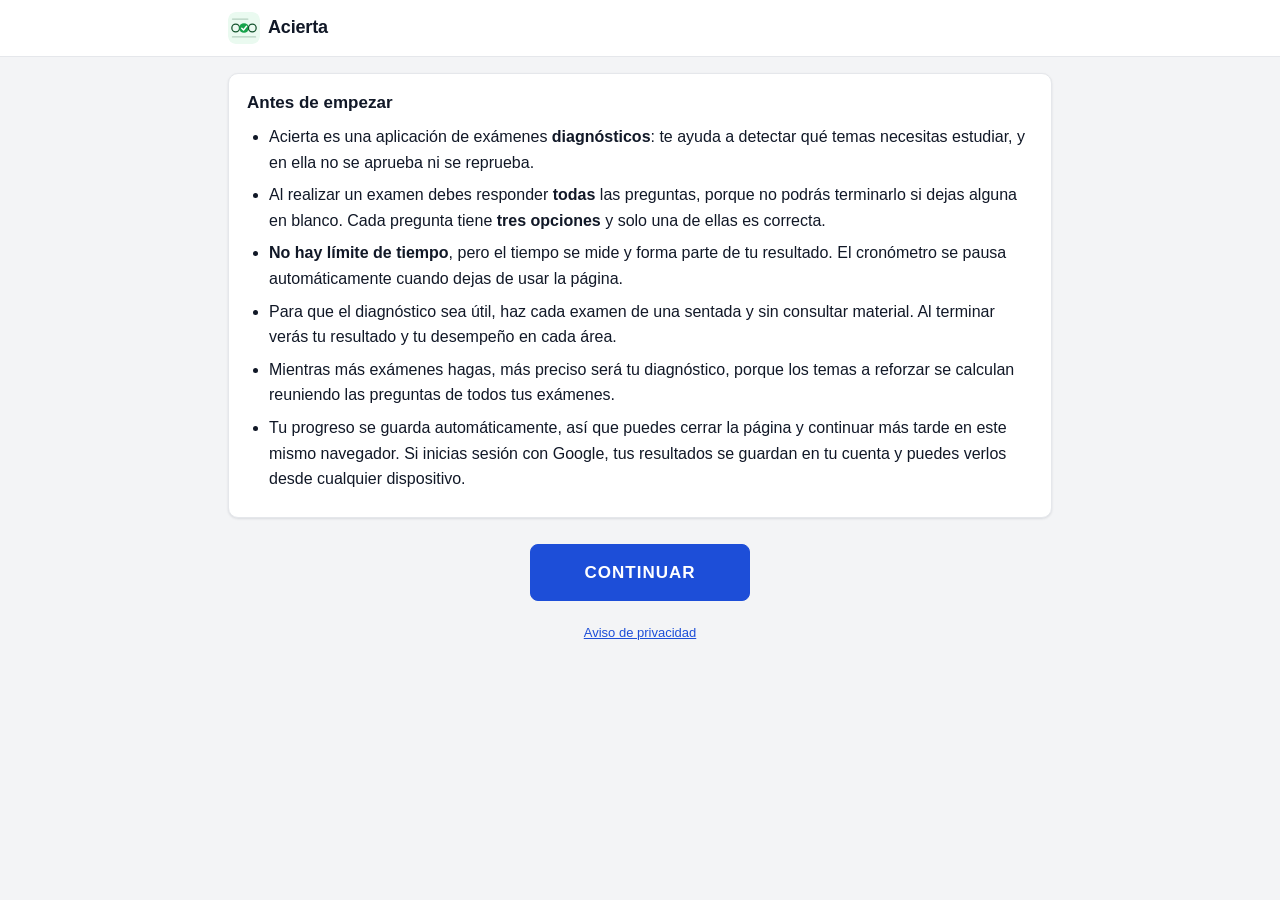
==== commit 38ed3c6c: "Bienvenida como página inicial, sin inicio de sesión y con textos agrupados - La app instalada abre " ====
--- a/web/index.html
+++ b/web/index.html
@@ -15,35 +15,33 @@
 <link rel="stylesheet" href="styles.css?v=__BUILD__">
 </head>
 <body>
+<!-- Misma barra que el panel; aquí con el ícono y el nombre de la app. -->
+<header class="appbar">
+  <div class="appbar-inner">
+    <img class="appbar-logo" src="icons/icon.svg" alt="" width="32" height="32">
+    <h1 class="appbar-title">Acierta</h1>
+  </div>
+</header>
+
 <div class="wrap">
-  <header>
-    <div class="account" id="account"></div>
-    <div class="brand">
-      <img src="icons/icon.svg" alt="" width="56" height="56">
-      <div>
-        <h1>Acierta</h1>
-        <p class="brand-sub">Exámenes diagnósticos</p>
-      </div>
-    </div>
-    <p class="lead">Practica, mide tu nivel y descubre qué temas conviene reforzar.</p>
-  </header>
-
   <section class="card instructions">
     <h2>Antes de empezar</h2>
     <ul>
-      <li>Este es un examen <strong>diagnóstico</strong>: sirve para detectar qué estudiar.
-          No se aprueba ni se reprueba.</li>
-      <li>Debes responder <strong>todas</strong> las preguntas. No podrás terminar si dejas
-          alguna en blanco.</li>
-      <li>Cada pregunta tiene <strong>tres opciones</strong> y solo una es correcta.</li>
+      <li>Acierta es una aplicación de exámenes <strong>diagnósticos</strong>: te ayuda a
+          detectar qué temas necesitas estudiar, y en ella no se aprueba ni se reprueba.</li>
+      <li>Al realizar un examen debes responder <strong>todas</strong> las preguntas, porque
+          no podrás terminarlo si dejas alguna en blanco. Cada pregunta tiene
+          <strong>tres opciones</strong> y solo una de ellas es correcta.</li>
       <li><strong>No hay límite de tiempo</strong>, pero el tiempo se mide y forma parte de
-          tu resultado. El cronómetro se pausa solo si dejas de usar la página.</li>
-      <li>Tu progreso <strong>se guarda automáticamente</strong>: puedes cerrar y continuar
-          más tarde en este mismo navegador. Los resultados terminados se guardan en tu
-          cuenta si iniciaste sesión con Google.</li>
-      <li>Al terminar verás la corrección pregunta por pregunta, tu resultado por área y
-          por tema, y una cadena de respuestas que puedes copiar.</li>
-      <li>Para que el diagnóstico sea útil, hazlo de una sentada y sin consultar material.</li>
+          tu resultado. El cronómetro se pausa automáticamente cuando dejas de usar la
+          página.</li>
+      <li>Para que el diagnóstico sea útil, haz cada examen de una sentada y sin consultar
+          material. Al terminar verás tu resultado y tu desempeño en cada área.</li>
+      <li>Mientras más exámenes hagas, más preciso será tu diagnóstico, porque los temas a
+          reforzar se calculan reuniendo las preguntas de todos tus exámenes.</li>
+      <li>Tu progreso se guarda automáticamente, así que puedes cerrar la página y continuar
+          más tarde en este mismo navegador. Si inicias sesión con Google, tus resultados se
+          guardan en tu cuenta y puedes verlos desde cualquier dispositivo.</li>
     </ul>
   </section>
 
@@ -59,12 +57,10 @@
 <script src="js/storage.js?v=__BUILD__"></script>
 <script>
   // Carga anticipada: mientras se leen las instrucciones se trae el catálogo y el
-  // historial. El historial queda en caché y el panel lo pinta al instante.
-  window.Auth.mount(document.getElementById("account"));
+  // historial. El historial queda en caché y el panel lo pinta al instante. El inicio de
+  // sesión (y su renovación) está en el panel: aquí no se muestra nada de Google.
   fetch("data/exams.json", { cache: "no-cache" }).catch(() => {});
   window.Storage.init();
-  window.Auth.onChange(() => window.Storage.init());
-  if (window.Auth.getSession() && !window.Auth.getToken()) window.Auth.refresh();
 </script>
 </body>
 </html>
--- a/web/styles.css
+++ b/web/styles.css
@@ -16,9 +16,21 @@
   --warn-bg: #fff8e6;
   --warn-line: #e6c34d;
   --warn-ink: #6b4a08;
-  --radius: 10px;
+  --radius: 10px;      /* tarjetas y bloques */
+  --radius-sm: 8px;    /* controles y elementos dentro de una tarjeta */
+  /* Escala tipográfica: no usar otros tamaños. */
+  --fs-xs: 12px;       /* etiquetas en mayúsculas, chips, ejes */
+  --fs-sm: 13px;       /* datos secundarios, leyendas */
+  --fs-md: 14px;       /* tablas, barras, avisos, cuenta */
+  --fs-title: 17px;    /* títulos de tarjeta y de sección */
+  --fs-bar: 18px;      /* título de la barra fija */
+  --fs-stat: 26px;     /* cifras de las tarjetas de datos */
+  --gap: 16px;         /* separación entre tarjetas */
+  --pad: 18px;         /* relleno de tarjeta */
   --shadow: 0 1px 3px rgba(17, 24, 39, .07), 0 1px 2px rgba(17, 24, 39, .04);
   --focus: 0 0 0 3px rgba(29, 78, 216, .35);
+  --gutter: 18px;      /* margen lateral común a barras y contenido */
+  --appbar-h: 56px;    /* alto de la barra fija, igual en todas las pantallas */
 }
 
 * { box-sizing: border-box; }
@@ -41,39 +53,43 @@
 }
 
 .wrap {
-  max-width: 860px; margin: 0 auto;
-  padding: 24px max(18px, env(safe-area-inset-right)) calc(80px + env(safe-area-inset-bottom)) max(18px, env(safe-area-inset-left));
+  max-width: 860px; margin: 0 auto; overflow-x: clip;
+  padding: 16px max(var(--gutter), env(safe-area-inset-right)) calc(80px + env(safe-area-inset-bottom)) max(var(--gutter), env(safe-area-inset-left));
 }
 .wrap.wide { max-width: 1060px; }
 
 :focus-visible { outline: none; box-shadow: var(--focus); border-radius: 4px; }
 
 h1 { font-size: 26px; margin: 0 0 6px; letter-spacing: -.01em; }
-h2 { font-size: 19px; margin: 0 0 12px; }
-h3 { font-size: 15px; margin: 0 0 8px; }
+h2 { font-size: var(--fs-title); line-height: 1.3; margin: 0 0 10px; }
+h2 .sub { font-size: var(--fs-sm); font-weight: 400; color: var(--muted); }
+h3 { font-size: 16px; margin: 0 0 8px; }
 p { margin: 0 0 12px; }
 a { color: var(--accent); }
 
-.lead { color: var(--muted); margin-bottom: 22px; }
+.lead { color: var(--muted); margin-bottom: var(--gap); }
 
 .card {
   background: var(--surface);
   border: 1px solid var(--line);
   border-radius: var(--radius);
   box-shadow: var(--shadow);
-  padding: 20px 22px;
-  margin-bottom: 18px;
+  padding: var(--pad);
+  margin-bottom: var(--gap);
 }
 
 .muted { color: var(--muted); }
-.small { font-size: 13.5px; }
+.sr-only { position: absolute; width: 1px; height: 1px; padding: 0; margin: -1px; overflow: hidden;
+           clip: rect(0 0 0 0); white-space: nowrap; border: 0; }
+p, li, td, legend, h1, h2, h3 { overflow-wrap: break-word; }
+.small { font-size: var(--fs-sm); }
 .hidden { display: none !important; }
 
 /* ---------------------------------------------------------------- botones */
 button, .btn {
   font: inherit;
   font-weight: 600;
-  border-radius: 8px;
+  border-radius: var(--radius-sm);
   border: 1px solid var(--line);
   background: var(--surface);
   color: var(--ink);
@@ -93,95 +109,103 @@
 button:disabled, .btn.disabled { opacity: .5; cursor: not-allowed; pointer-events: none; }
 .btn-row { display: flex; gap: 10px; flex-wrap: wrap; }
 
+.ic { width: 22px; height: 22px; flex: none; fill: none; stroke: currentColor; stroke-width: 2;
+      stroke-linecap: round; stroke-linejoin: round; }
+.icon-btn { width: 44px; height: 44px; min-height: 44px; padding: 0; border-radius: 99px; flex: none; }
+.icon-btn.primary .ic path[fill] { stroke: none; }
+.icon-btn.ghost { border-color: transparent; background: none; color: var(--accent); }
+.icon-btn.ghost:hover { background: var(--accent-soft); }
+
 /* ------------------------------------------------------------ instrucciones */
 .instructions ul { margin: 0; padding-left: 22px; }
 .instructions li { margin-bottom: 7px; }
 
 /* --------------------------------------------------------- lista de examenes */
-.exam-card { border: 1px solid var(--line); border-radius: var(--radius); padding: 18px; margin-bottom: 14px; }
-.exam-card h3 { font-size: 17px; margin-bottom: 4px; }
-.exam-meta { color: var(--muted); font-size: 13.5px; margin-bottom: 12px; }
-.area-list { list-style: none; padding: 0; margin: 0 0 14px; font-size: 13.5px; color: var(--muted); }
-.area-list li { display: flex; justify-content: space-between; padding: 3px 0; border-bottom: 1px dashed var(--line); }
-.area-list li:last-child { border-bottom: none; }
-.badge {
-  display: inline-block; font-size: 12px; font-weight: 600; padding: 3px 9px;
-  border-radius: 99px; background: var(--warn-bg); color: var(--warn-ink);
-  border: 1px solid var(--warn-line); margin-bottom: 10px;
-}
-.badge.done { background: var(--ok-bg); color: var(--ok-ink); border-color: var(--ok-line); }
+.list { background: var(--surface); border: 1px solid var(--line); border-radius: var(--radius);
+        box-shadow: var(--shadow); padding: 4px 6px; }
+.exam-row { display: flex; align-items: center; gap: 10px; padding: 10px 8px; border-radius: var(--radius-sm); }
+.exam-row + .exam-row { border-top: 1px solid var(--line); }
+.exam-row.is-active { background: var(--accent-soft); border: 1px solid #bfd4f7; margin: 4px 0; }
+.exam-row.is-active + .exam-row { border-top-color: transparent; }
+.exam-info { flex: 1; min-width: 0; }
+.exam-row h3 { font-size: 16px; margin: 0; line-height: 1.3; }
+.row-sep { color: var(--muted); font-weight: 400; }
+.row-pct { font-variant-numeric: tabular-nums; }
+.exam-meta { color: var(--muted); font-size: var(--fs-sm); line-height: 1.4; margin-top: 2px; }
+.exam-actions { display: flex; gap: 6px; flex: none; }
+.mini-bar { height: 4px; background: #d6e2fa; border-radius: 99px; overflow: hidden; margin-top: 6px; }
+.mini-bar > div { height: 100%; background: var(--accent); }
 
 /* ------------------------------------------------------------- barra fija */
-.topbar {
+/* Una sola barra para todas las pantallas: mismo alto, fondo y márgenes que el contenido. */
+.appbar {
   position: sticky; top: 0; z-index: 20;
-  padding-top: max(10px, env(safe-area-inset-top)) !important;
-  background: rgba(255, 255, 255, .96);
+  background: rgba(255, 255, 255, .97);
   backdrop-filter: blur(6px);
   border-bottom: 1px solid var(--line);
-  padding: 10px 18px;
-}
-.topbar-inner {
-  max-width: 860px; margin: 0 auto;
-  display: flex; align-items: center; gap: 16px; flex-wrap: wrap;
-}
-.progress-text { font-weight: 600; font-size: 14px; white-space: nowrap; }
-.progress-bar { flex: 1; min-width: 120px; height: 8px; background: var(--line); border-radius: 99px; overflow: hidden; }
+  padding: env(safe-area-inset-top) max(var(--gutter), env(safe-area-inset-right)) 0 max(var(--gutter), env(safe-area-inset-left));
+}
+/* El ancho útil coincide con el de .wrap (860 px menos sus márgenes laterales). */
+.appbar-inner { max-width: calc(860px - 2 * var(--gutter)); margin: 0 auto; height: var(--appbar-h);
+                display: flex; align-items: center; gap: 8px; }
+.appbar-inner > .icon-btn:first-child { margin-left: -10px; }
+.appbar-title { flex: 1; min-width: 0; margin: 0; font-size: var(--fs-bar); line-height: 1.2;
+                white-space: nowrap; overflow: hidden; text-overflow: ellipsis; }
+.progress-text { font-weight: 600; font-size: var(--fs-sm); white-space: nowrap; font-variant-numeric: tabular-nums; color: var(--muted); }
+/* El progreso del examen es una línea en el borde inferior de la barra: no le suma alto. */
+.progress-bar { position: absolute; left: 0; right: 0; bottom: -1px; height: 3px; background: transparent; }
 .progress-bar > div { height: 100%; width: 0; background: var(--accent); transition: width .2s; }
-.timer { font-variant-numeric: tabular-nums; font-weight: 600; font-size: 14px; white-space: nowrap; }
+.timer { font-variant-numeric: tabular-nums; font-weight: 600; font-size: var(--fs-md); white-space: nowrap; }
 .timer.paused { color: var(--muted); }
 .timer .dot { color: var(--ok-ink); }
 .timer.paused .dot { color: var(--muted); }
 
-/* --------------------------------------------------------- nav de areas */
-.area-nav { display: flex; gap: 8px; flex-wrap: wrap; margin-bottom: 18px; }
-.area-nav a {
-  font-size: 13px; text-decoration: none; padding: 6px 12px;
-  border: 1px solid var(--line); border-radius: 99px; background: var(--surface); color: var(--ink);
-}
-.area-nav a.done { border-color: var(--ok-line); background: var(--ok-bg); color: var(--ok-ink); }
-
 /* ------------------------------------------------------------- preguntas */
-.area-block { margin-bottom: 34px; }
-.area-head { border-bottom: 2px solid var(--line); padding-bottom: 8px; margin-bottom: 18px; }
+.area-block { margin-bottom: 28px; scroll-margin-top: calc(var(--topbar-h, 0px) + 8px); }
+.area-head { border-bottom: 1px solid var(--line); padding-bottom: 8px; margin-bottom: 12px; }
 .area-head h2 { margin: 0; }
-.area-head .count { font-size: 13.5px; color: var(--muted); font-weight: 400; }
+.area-head .count { font-size: var(--fs-sm); color: var(--muted); font-weight: 400; }
 
 .stimulus-block {
   border: 1px solid var(--line); border-left: 4px solid var(--accent);
   border-radius: var(--radius); background: var(--accent-soft);
-  padding: 4px 4px 4px 0; margin-bottom: 20px;
+  padding: 4px 4px 4px 0; margin-bottom: var(--gap);
 }
 .stimulus {
-  padding: 16px 18px; position: sticky; top: 58px;
+  padding: 16px 18px; position: sticky; top: var(--topbar-h, 0px);
   background: var(--accent-soft); border-radius: var(--radius) var(--radius) 0 0; z-index: 5;
 }
-.stimulus .instr { font-weight: 600; font-size: 13.5px; margin-bottom: 8px; }
+.stimulus .instr { font-weight: 600; font-size: var(--fs-sm); margin-bottom: 8px; }
 .stimulus .text { white-space: pre-wrap; }
 .stimulus-toggle { display: none; }
 .stimulus-block .q { background: var(--surface); }
 
 .q {
   border: 1px solid var(--line); border-radius: var(--radius);
-  padding: 16px 18px; margin: 0 0 12px;
+  padding: 14px 16px; margin: 0 0 12px; min-width: 0;
+  scroll-margin-top: calc(var(--topbar-h, 0px) + 8px);
 }
 .stimulus-block .q { margin: 0 0 8px 12px; }
 .q.pending { border-color: var(--warn-line); background: var(--warn-bg); }
-.q legend { font-weight: 600; padding: 0; }
+/* La legend flota para que el navegador no la dibuje sobre el borde del fieldset. */
+.q legend { font-weight: 600; padding: 0; float: left; width: 100%; margin-bottom: 10px; }
+.q legend + * { clear: both; }
 .q .num { color: var(--muted); font-weight: 700; margin-right: 6px; }
-.q .topic { font-size: 12px; color: var(--muted); margin: 4px 0 10px; }
+.q .topic { font-size: var(--fs-xs); color: var(--muted); margin: -6px 0 10px; }
 .q.corrected .topic { color: var(--ink); }
-fieldset { border: 0; margin: 0; padding: 0; }
+fieldset { border: 0; margin: 0; padding: 0; min-width: 0; }
 
 .opt { display: block; margin-bottom: 8px; }
 .opt label {
   display: flex; gap: 10px; align-items: flex-start;
-  border: 1px solid var(--line); border-radius: 8px;
+  border: 1px solid var(--line); border-radius: var(--radius-sm);
   padding: 11px 13px; cursor: pointer; min-height: 44px; background: var(--surface);
 }
 .opt label:hover { background: var(--surface-2); }
 .opt input { margin: 4px 0 0; width: 18px; height: 18px; flex: none; accent-color: var(--accent); }
 .opt .key { font-weight: 700; flex: none; }
-.opt .tag { margin-left: auto; font-size: 12px; font-weight: 700; white-space: nowrap; padding-left: 10px; }
+.opt .txt { min-width: 0; overflow-wrap: anywhere; }
+.opt .tag { margin-left: auto; font-size: var(--fs-xs); font-weight: 700; white-space: nowrap; padding-left: 10px; }
 .opt.is-ok label { background: var(--ok-bg); border-color: var(--ok-line); }
 .opt.is-ok .tag { color: var(--ok-ink); }
 .opt.is-bad label { background: var(--bad-bg); border-color: var(--bad-line); }
@@ -190,126 +214,140 @@
 .opt label:has(input:disabled) { cursor: default; }
 
 /* ------------------------------------------------------------- mensajes */
-.alert { border-radius: 8px; padding: 12px 15px; margin-bottom: 16px; font-size: 14.5px; }
+.alert { border-radius: var(--radius-sm); padding: 12px 14px; margin-bottom: var(--gap); font-size: var(--fs-md); }
 .alert.warn { background: var(--warn-bg); border: 1px solid var(--warn-line); color: var(--warn-ink); }
 .alert.error { background: var(--bad-bg); border: 1px solid var(--bad-line); color: var(--bad-ink); }
 .alert.info { background: var(--accent-soft); border: 1px solid #bfd4f7; color: #1e3a8a; }
-.alert pre { white-space: pre-wrap; font-size: 13px; margin: 8px 0 0; }
+.alert pre { white-space: pre-wrap; font-size: var(--fs-sm); margin: 8px 0 0; }
 
 .toast {
   position: fixed; left: 50%; bottom: 24px; transform: translateX(-50%);
   background: var(--ink); color: #fff; padding: 11px 20px; border-radius: 99px;
-  font-size: 14px; font-weight: 600; z-index: 100; box-shadow: var(--shadow);
+  font-size: var(--fs-md); font-weight: 600; z-index: 100; box-shadow: var(--shadow);
 }
 
 /* ------------------------------------------------------------ resultados */
-.score { text-align: center; padding: 10px 0 4px; }
-.score .big { font-size: 46px; font-weight: 700; line-height: 1.05; }
-.score .pct { font-size: 22px; color: var(--muted); }
-.score .time { font-size: 14px; color: var(--muted); margin-top: 8px; }
-
-.stats { display: flex; gap: 22px; justify-content: center; flex-wrap: wrap; margin-top: 14px; }
-.stat { text-align: center; }
-.stat .v { font-size: 20px; font-weight: 700; }
-.stat .l { font-size: 12px; color: var(--muted); text-transform: uppercase; letter-spacing: .05em; }
-
-table { width: 100%; border-collapse: collapse; font-size: 14px; }
+.score { text-align: center; padding: 4px 0; }
+.card-head { display: flex; align-items: center; justify-content: space-between; gap: 10px; margin-bottom: 10px; }
+.card-head h2 { margin: 0; }
+/* Acción sin borde, como la ← de la barra: 44 px táctiles y el ícono alineado al borde
+   del contenido; el margen negativo no pasa del espacio bajo el título. */
+.card-head .icon-btn { margin: -10px -11px -10px 0; }
+.score .big { font-size: 40px; font-weight: 700; line-height: 1.05; }
+.score .time { font-size: var(--fs-md); color: var(--muted); margin-top: 4px; }
+
+
+table { width: 100%; border-collapse: collapse; font-size: var(--fs-md); }
 th, td { padding: 8px 10px; text-align: right; border-bottom: 1px solid var(--line); }
-th { font-size: 12px; text-transform: uppercase; letter-spacing: .05em; color: var(--muted); font-weight: 600; }
+th { font-size: var(--fs-xs); text-transform: uppercase; letter-spacing: .05em; color: var(--muted); font-weight: 600; }
 th:first-child, td:first-child { text-align: left; }
 tbody tr:last-child td { border-bottom: none; }
 .tbl-scroll { overflow-x: auto; }
 
-.bar { height: 7px; background: var(--line); border-radius: 99px; overflow: hidden; min-width: 70px; }
-.bar > div { height: 100%; background: var(--accent); }
-
-details { border: 1px solid var(--line); border-radius: 8px; padding: 12px 15px; margin-bottom: 14px; }
+.hbars { list-style: none; margin: 0; padding: 0; display: grid; gap: 6px; }
+.hbar { position: relative; display: flex; align-items: center; justify-content: space-between; gap: 10px;
+        min-height: 34px; padding: 6px 10px; border-radius: var(--radius-sm); background: var(--surface-2);
+        border: 1px solid var(--line); overflow: hidden; font-size: var(--fs-md); }
+.hbar-fill { position: absolute; inset: 0 auto 0 0; background: #cfdcfb; }
+.hbar-label, .hbar-value { position: relative; line-height: 1.25; }
+.hbar-label { font-weight: 600; min-width: 0; }
+.hbar-value { white-space: nowrap; font-variant-numeric: tabular-nums; color: #1e3a8a; font-weight: 600; font-size: var(--fs-sm); }
+
+
+details { border: 1px solid var(--line); border-radius: var(--radius-sm); padding: 12px 14px; margin-bottom: var(--gap); }
 details summary { cursor: pointer; font-weight: 600; }
 details[open] summary { margin-bottom: 12px; }
 
-.chip { font-size: 11.5px; padding: 2px 8px; border-radius: 99px; border: 1px solid var(--line); color: var(--muted); white-space: nowrap; }
+.chip { font-size: var(--fs-xs); padding: 2px 8px; border-radius: 99px; border: 1px solid var(--line); color: var(--muted); white-space: nowrap; }
 .chip.low { background: var(--warn-bg); border-color: var(--warn-line); color: var(--warn-ink); }
 .chip.mid { background: var(--surface-2); }
 .chip.high { background: var(--ok-bg); border-color: var(--ok-line); color: var(--ok-ink); }
 
-code { background: var(--surface-2); padding: 2px 6px; border-radius: 4px; font-size: 13px; }
+code { background: var(--surface-2); padding: 2px 6px; border-radius: 4px; font-size: var(--fs-sm); }
 .answer-string {
   font-family: ui-monospace, SFMono-Regular, Menlo, monospace;
-  font-size: 14px; word-break: break-all; line-height: 1.7;
+  font-size: var(--fs-md); word-break: break-all; line-height: 1.7;
   background: var(--surface-2); border: 1px solid var(--line);
-  border-radius: 8px; padding: 12px 14px; margin-bottom: 12px;
+  border-radius: var(--radius-sm); padding: 12px 14px; margin: 0;
 }
 .answer-string .mins { color: var(--accent); font-weight: 700; }
 
 /* ------------------------------------------------------------- dashboard */
-.kpis { display: grid; grid-template-columns: repeat(auto-fit, minmax(170px, 1fr)); gap: 12px; }
-.kpi { border: 1px solid var(--line); border-radius: 8px; padding: 14px 16px; }
-.kpi .l { font-size: 11.5px; text-transform: uppercase; letter-spacing: .06em; color: var(--muted); margin-bottom: 5px; }
-.kpi .v { font-size: 25px; font-weight: 700; line-height: 1.1; }
-.kpi .s { font-size: 12.5px; color: var(--muted); margin-top: 3px; }
+.scores { margin-bottom: var(--gap); }
+.kpi.accent { background: var(--accent-soft); border-color: #d6e2fa; }
+.kpi.accent .v { color: #1e3a8a; }
+.kpi .of { font-size: var(--fs-md); font-weight: 600; color: var(--muted); margin-left: 2px; }
+.point-label { fill: var(--ink); font-size: var(--fs-sm); font-weight: 700; }
+
+.nav-card { display: flex; align-items: center; justify-content: space-between; gap: 12px;
+            color: var(--ink); text-decoration: none; }
+.nav-card > span { display: grid; gap: 2px; }
+.nav-card strong { font-size: var(--fs-title); }
+.nav-card .ic { color: var(--muted); }
+.nav-card:hover { background: var(--surface-2); }
+.card.filters { margin-bottom: var(--gap); }
+
+/* Tarjeta de dato: etiqueta, cifra y nota. Las de puntaje son la variante .accent. */
+.kpis { display: grid; grid-template-columns: repeat(auto-fit, minmax(170px, 1fr)); gap: 10px; }
+.kpi { border: 1px solid var(--line); border-radius: var(--radius-sm); padding: 12px 14px; }
+.kpi .l { font-size: var(--fs-xs); text-transform: uppercase; letter-spacing: .05em; color: var(--muted); margin-bottom: 4px; line-height: 1.3; }
+.kpi .v { font-size: var(--fs-stat); font-weight: 700; line-height: 1.1; font-variant-numeric: tabular-nums; }
+.kpi .s { font-size: var(--fs-sm); color: var(--muted); margin-top: 4px; line-height: 1.35; }
 
 svg { display: block; width: 100%; overflow: visible; }
-.legend { display: flex; gap: 16px; flex-wrap: wrap; font-size: 13px; margin-bottom: 10px; }
+.legend { display: flex; gap: 16px; flex-wrap: wrap; font-size: var(--fs-sm); margin-bottom: 10px; }
 .legend span { display: inline-flex; align-items: center; gap: 6px; }
 .legend i { width: 11px; height: 11px; border-radius: 3px; display: inline-block; }
 .grid-line { stroke: var(--line); stroke-width: 1; }
-.axis-text { fill: var(--muted); font-size: 11px; }
+.axis-text { fill: var(--muted); font-size: var(--fs-xs); }
 .ref-line { stroke: var(--warn-line); stroke-width: 1.5; stroke-dasharray: 5 4; }
 
-.filters { display: flex; gap: 12px; flex-wrap: wrap; align-items: center; margin-bottom: 16px; font-size: 14px; }
-select { font: inherit; font-size: 16px; padding: 8px 10px; border-radius: 8px; border: 1px solid var(--line); background: var(--surface); color: var(--ink); min-height: 44px; max-width: 100%; }
+.filters { display: flex; gap: 12px; flex-wrap: wrap; align-items: center; font-size: var(--fs-md); }
+/* Flecha propia: la nativa queda pegada al borde y cambia según el navegador. */
+select {
+  font: inherit; font-size: 16px; padding: 8px 40px 8px 12px; border-radius: var(--radius-sm);
+  border: 1px solid var(--line); color: var(--ink); min-height: 44px; max-width: 100%;
+  -webkit-appearance: none; appearance: none; cursor: pointer;
+  background: var(--surface) url("data:image/svg+xml,%3Csvg xmlns='http://www.w3.org/2000/svg' viewBox='0 0 24 24' fill='none' stroke='%236b7280' stroke-width='2' stroke-linecap='round' stroke-linejoin='round'%3E%3Cpath d='m6 9 6 6 6-6'/%3E%3C/svg%3E") no-repeat right 12px center / 18px 18px;
+}
+.filters label:not(.switch) { display: inline-flex; align-items: center; gap: 8px; }
 .switch { display: inline-flex; align-items: center; gap: 8px; cursor: pointer; }
 
 /* ------------------------------------------------------------ bienvenida */
 .cta { display: flex; justify-content: center; margin: 26px 0 22px; }
 .btn.big { font-size: 17px; letter-spacing: .06em; padding: 14px 40px; min-height: 52px; min-width: 220px; }
 .center-text { text-align: center; }
-.brand { display: flex; align-items: center; gap: 14px; margin-bottom: 10px; }
-.brand img { flex: none; border-radius: 13px; box-shadow: var(--shadow); }
-.brand h1 { margin: 0; line-height: 1.05; }
-.brand-sub { margin: 2px 0 0; color: var(--muted); font-weight: 600; font-size: 15px; }
-.home-link { display: inline-flex; align-items: center; gap: 10px; }
-.home-link img { border-radius: 8px; flex: none; }
+.appbar-logo { flex: none; border-radius: var(--radius-sm); }
 
 /* ----------------------------------------------------------------- panel */
-.panel-head { display: flex; align-items: center; justify-content: space-between; gap: 12px; flex-wrap: wrap-reverse; margin-bottom: 14px; }
-.panel-head h1 { margin: 0; font-size: 22px; }
-.panel-head .account { margin: 0; order: 2; }
-.home-link { color: inherit; text-decoration: none; }
-
-.tabs {
-  position: sticky; top: 0; z-index: 15;
-  display: grid; grid-template-columns: repeat(3, 1fr);
-  background: var(--surface); border: 1px solid var(--line); border-radius: 12px;
-  padding: 4px; gap: 4px; margin-bottom: 18px; box-shadow: var(--shadow);
-}
+/* El panel ocupa al menos todo el alto: el pie queda abajo aunque haya poco contenido. */
+body.app { display: flex; flex-direction: column; min-height: 100vh; min-height: 100dvh; }
+body.app .wrap { flex: 1 0 auto; width: 100%; }
+body.app[data-screen="panel"] .wrap { padding-bottom: var(--gap); }
+
+/* Pie: misma línea, alto y márgenes que la barra fija de arriba, sin fondo. */
+.appfooter {
+  border-top: 1px solid var(--line);
+  padding: 0 max(var(--gutter), env(safe-area-inset-right)) env(safe-area-inset-bottom) max(var(--gutter), env(safe-area-inset-left));
+}
+.appfooter-inner { max-width: calc(860px - 2 * var(--gutter)); margin: 0 auto; height: var(--appbar-h);
+                   display: flex; align-items: center; justify-content: center; }
+.appfooter .account { margin: 0; min-height: 0; flex-wrap: nowrap; min-width: 0; }
+.appfooter .account-name { min-width: 0; overflow: hidden; text-overflow: ellipsis; white-space: nowrap; }
+.appfooter .link-btn { white-space: nowrap; flex: none; }
+
+.tabs { flex: 1; display: grid; grid-template-columns: repeat(3, minmax(0, 1fr)); gap: 4px; }
 .tabs a {
-  display: flex; align-items: center; justify-content: center; gap: 6px;
-  min-height: 46px; padding: 6px 8px; border-radius: 9px;
-  font-weight: 700; font-size: 14px; letter-spacing: .04em; text-transform: uppercase;
-  color: var(--muted); text-decoration: none; text-align: center; line-height: 1.15;
+  display: flex; align-items: center; justify-content: center;
+  height: 44px; border-radius: var(--radius-sm); color: var(--muted); text-decoration: none;
   touch-action: manipulation;
 }
+.tabs a .ic { width: 24px; height: 24px; }
 .tabs a:hover { background: var(--surface-2); color: var(--ink); }
 .tabs a.active { background: var(--accent); color: #fff; }
-.tabs a[data-count]::after {
-  content: attr(data-count); font-size: 11.5px; font-weight: 700; letter-spacing: 0;
-  min-width: 20px; padding: 1px 6px; border-radius: 99px;
-  background: var(--surface-2); color: var(--muted); border: 1px solid var(--line);
-}
-.tabs a.active[data-count]::after { background: rgba(255, 255, 255, .2); color: #fff; border-color: transparent; }
-#tab-progreso::after { display: none; }
-
-.exam-card { background: var(--surface); box-shadow: var(--shadow); }
-.result-line { display: flex; align-items: baseline; gap: 10px; flex-wrap: wrap; margin: 2px 0 4px; }
-.result-big { font-size: 28px; font-weight: 700; line-height: 1.1; }
+
 .empty-state { text-align: center; padding: 30px 20px; }
 
-.back-link {
-  background: none; border: 0; padding: 0; min-height: 36px; margin-bottom: 6px;
-  color: var(--accent); font-weight: 600; font-size: 14.5px;
-}
-.back-link:hover { background: none; text-decoration: underline; }
 
 /* ----------------------------------------------------------------- carga */
 .spinner {
@@ -329,54 +367,55 @@
 .retry p { margin: 0; max-width: 36ch; }
 
 .sync { display: flex; align-items: center; gap: 8px; justify-content: center;
-        font-size: 13px; color: var(--muted); margin: -8px 0 12px; }
+        font-size: var(--fs-sm); color: var(--muted); margin: -4px 0 12px; }
 
 .busy { position: fixed; inset: 0; z-index: 200; display: flex; align-items: center; justify-content: center;
         background: rgba(243, 244, 246, .72); backdrop-filter: blur(2px); padding: 16px; }
 .busy-box { display: flex; align-items: center; gap: 12px; background: var(--surface);
-            border: 1px solid var(--line); border-radius: 12px; box-shadow: 0 8px 30px rgba(17, 24, 39, .12);
+            border: 1px solid var(--line); border-radius: var(--radius); box-shadow: 0 8px 30px rgba(17, 24, 39, .12);
             padding: 16px 22px; font-weight: 600; max-width: 100%; }
 
 /* ---------------------------------------------------------------- movil */
 @media (max-width: 640px) {
-  .tabs { border-radius: 0; margin-left: -12px; margin-right: -12px; border-left: 0; border-right: 0;
-          padding-top: max(4px, env(safe-area-inset-top)); }
-  .tabs a { font-size: 12.5px; letter-spacing: .02em; flex-direction: column; gap: 3px; min-height: 52px; }
-  .panel-head h1 { font-size: 19px; }
+  :root { --gutter: 10px; --gap: 12px; --pad: 14px 12px; --fs-stat: 22px; }
   .btn.big { width: 100%; }
-  .exam-card .btn-row > * { flex: 1 1 auto; }
   .btn-row > .btn, .btn-row > button { flex: 1 1 140px; }
-  .area-nav { flex-wrap: nowrap; overflow-x: auto; -webkit-overflow-scrolling: touch;
-              margin-left: -12px; margin-right: -12px; padding: 0 12px 6px; scrollbar-width: none; }
-  .area-nav::-webkit-scrollbar { display: none; }
-  .area-nav a { white-space: nowrap; flex: none; padding: 9px 13px; }
   .opt-col { display: none; }
   .filters { flex-direction: column; align-items: stretch; }
   .filters label:not(.switch) { display: flex; flex-direction: column; gap: 4px; }
-  .kpis { grid-template-columns: repeat(2, 1fr); gap: 8px; }
+  .kpis { grid-template-columns: repeat(2, minmax(0, 1fr)); gap: 8px; }
   .kpi { padding: 10px 12px; }
-  .kpi .v { font-size: 21px; }
   th, td { padding: 7px 6px; }
-  .stats { gap: 14px; }
   .toast { bottom: calc(24px + env(safe-area-inset-bottom)); max-width: calc(100% - 32px); text-align: center; }
   body { font-size: 15px; }
-  .wrap { padding: 16px max(12px, env(safe-area-inset-right)) calc(90px + env(safe-area-inset-bottom)) max(12px, env(safe-area-inset-left)); }
-  .card { padding: 16px 14px; }
+  .wrap { padding-top: 12px; padding-bottom: calc(60px + env(safe-area-inset-bottom)); }
+  .list { padding: 2px 4px; }
+  .exam-row { padding: 9px 6px; gap: 8px; }
+  .exam-actions { gap: 4px; }
   h1 { font-size: 22px; }
-  .stimulus { position: static; }
+  .q { padding: 12px 10px; margin-bottom: 10px; }
+  .opt { margin-bottom: 6px; }
+  .opt label { padding: 9px 10px; gap: 8px; }
+  .stimulus-block { padding: 4px 0; border-left-width: 3px; }
+  .stimulus { position: static; padding: 12px; }
   .stimulus-toggle {
-    display: inline-flex; margin: 0 0 10px; font-size: 13px;
+    display: inline-flex; margin: 0 0 8px 8px; font-size: var(--fs-sm);
     padding: 7px 12px; min-height: 38px;
   }
-  .stimulus-block .q { margin-left: 6px; }
-  .score .big { font-size: 38px; }
-  .topbar-inner { gap: 10px; }
+  .stimulus-block .q { margin: 0 6px 6px; }
+  .area-block { margin-bottom: 20px; }
+  .score .big { font-size: 32px; }
+  details { padding: 10px 12px; }
+}
+
+@media (max-width: 360px) {
+  .hbar { font-size: var(--fs-sm); padding: 6px 8px; }
 }
 
 /* --------------------------------------------------------------- imprimir */
 @media print {
   body { background: #fff; }
-  .topbar, .area-nav, .btn-row, button { display: none !important; }
+  .appbar, .appfooter, .btn-row, button { display: none !important; }
   .card, .q, .area-block { break-inside: avoid; box-shadow: none; }
   .wrap { max-width: none; padding: 0; }
 }
@@ -384,9 +423,7 @@
 /* ---------------------------------------------------------------- cuenta */
 .account { display: flex; align-items: center; justify-content: flex-end; gap: 10px;
            min-height: 32px; margin-bottom: 8px; flex-wrap: wrap; }
-.account.center { justify-content: center; margin-top: 8px; }
 .account:empty { display: none; }
-.account-name { color: var(--muted); font-size: 14px; }
+.account-name { color: var(--muted); font-size: var(--fs-md); }
 .link-btn { background: none; border: 0; padding: 0; color: inherit; text-decoration: underline;
-            cursor: pointer; font: inherit; font-size: 14px; }
-.save-status { text-align: center; margin-top: 10px; }
+            cursor: pointer; font: inherit; font-size: var(--fs-md); }
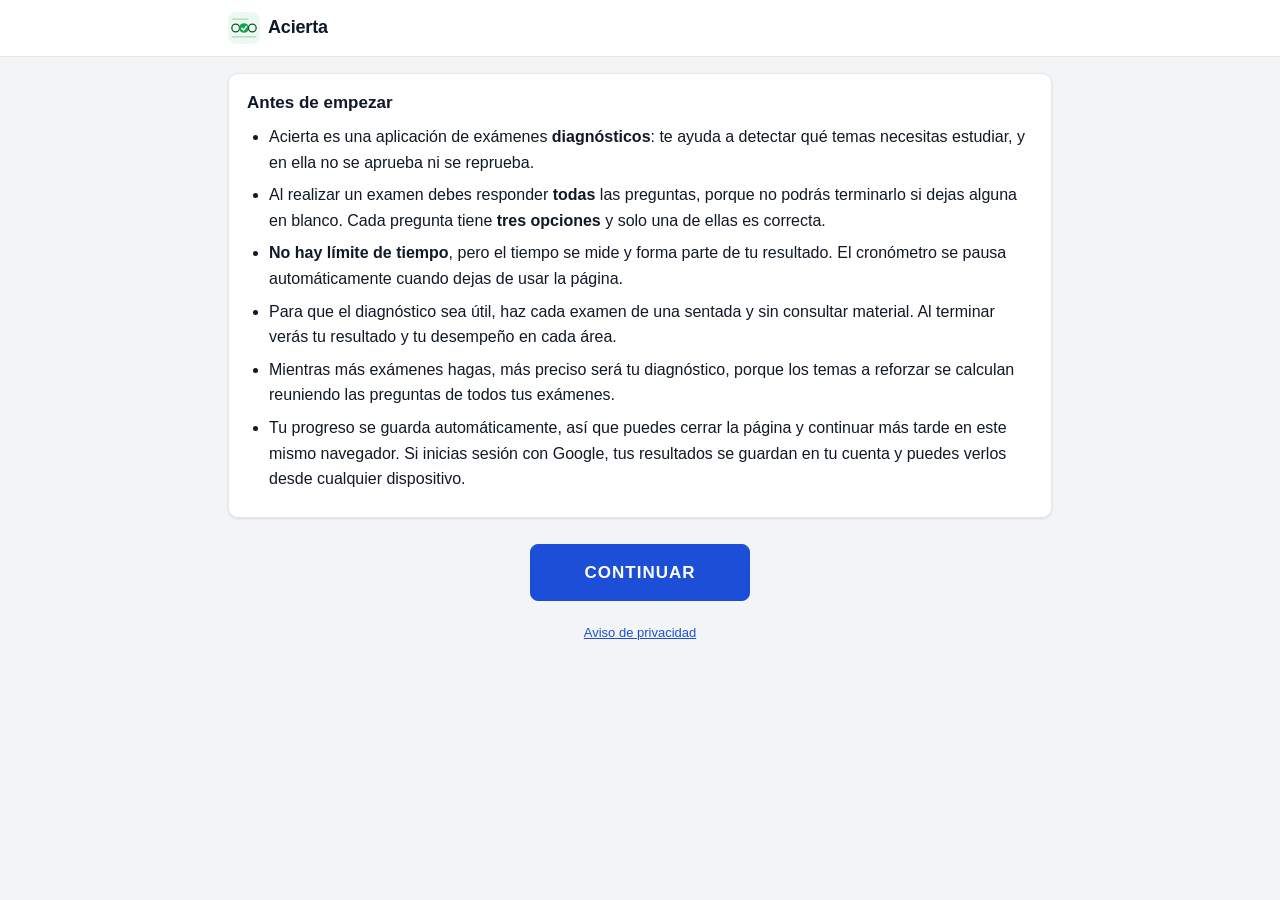
==== commit 1d0ccd03: "Reorganización por capas: pruebas, módulos ES, domain/ y pantallas - Fase 0: pruebas del cliente con" ====
--- a/web/index.html
+++ b/web/index.html
@@ -52,15 +52,13 @@
   <p class="small muted center-text"><a href="privacidad.html">Aviso de privacidad</a></p>
 </div>
 
-<script src="js/config.js?v=__BUILD__"></script>
-<script src="js/auth.js?v=__BUILD__"></script>
-<script src="js/storage.js?v=__BUILD__"></script>
-<script>
+<script type="module">
   // Carga anticipada: mientras se leen las instrucciones se trae el catálogo y el
   // historial. El historial queda en caché y el panel lo pinta al instante. El inicio de
   // sesión (y su renovación) está en el panel: aquí no se muestra nada de Google.
+  import * as Storage from "./js/data/storage.js?v=__BUILD__";
   fetch("data/exams.json", { cache: "no-cache" }).catch(() => {});
-  window.Storage.init();
+  Storage.init();
 </script>
 </body>
 </html>
--- a/web/styles.css
+++ b/web/styles.css
@@ -67,7 +67,6 @@
 p { margin: 0 0 12px; }
 a { color: var(--accent); }
 
-.lead { color: var(--muted); margin-bottom: var(--gap); }
 
 .card {
   background: var(--surface);
@@ -125,6 +124,11 @@
         box-shadow: var(--shadow); padding: 4px 6px; }
 .exam-row { display: flex; align-items: center; gap: 10px; padding: 10px 8px; border-radius: var(--radius-sm); }
 .exam-row + .exam-row { border-top: 1px solid var(--line); }
+/* La fila entera es el enlace: sin botones, con un chevron que indica que se abre. */
+a.exam-row { color: inherit; text-decoration: none; cursor: pointer; touch-action: manipulation; }
+a.exam-row:hover { background: var(--surface-2); }
+a.exam-row.is-active:hover { background: #e3edfd; }
+.row-chevron { color: var(--muted); width: 20px; height: 20px; }
 .exam-row.is-active { background: var(--accent-soft); border: 1px solid #bfd4f7; margin: 4px 0; }
 .exam-row.is-active + .exam-row { border-top-color: transparent; }
 .exam-info { flex: 1; min-width: 0; }
@@ -149,8 +153,10 @@
 .appbar-inner { max-width: calc(860px - 2 * var(--gutter)); margin: 0 auto; height: var(--appbar-h);
                 display: flex; align-items: center; gap: 8px; }
 .appbar-inner > .icon-btn:first-child { margin-left: -10px; }
-.appbar-title { flex: 1; min-width: 0; margin: 0; font-size: var(--fs-bar); line-height: 1.2;
+/* El título ocupa solo su texto: el ↻ del examen va justo a su derecha. */
+.appbar-title { flex: 0 1 auto; min-width: 0; margin: 0; font-size: var(--fs-bar); line-height: 1.2;
                 white-space: nowrap; overflow: hidden; text-overflow: ellipsis; }
+.appbar-inner > .progress-text { margin-left: auto; }
 .progress-text { font-weight: 600; font-size: var(--fs-sm); white-space: nowrap; font-variant-numeric: tabular-nums; color: var(--muted); }
 /* El progreso del examen es una línea en el borde inferior de la barra: no le suma alto. */
 .progress-bar { position: absolute; left: 0; right: 0; bottom: -1px; height: 3px; background: transparent; }
@@ -178,6 +184,30 @@
 .stimulus .instr { font-weight: 600; font-size: var(--fs-sm); margin-bottom: 8px; }
 .stimulus .text { white-space: pre-wrap; }
 .stimulus-toggle { display: none; }
+/* Pantalla alta: el texto sigue fijo, pero nunca ocupa más de la mitad; si es más largo se
+   desplaza dentro de su recuadro y las preguntas quedan siempre a la vista debajo. El
+   degradado del pie (pegado al borde inferior) avisa de que hay más texto; al llegar al
+   final queda como margen inferior. */
+@media (min-width: 641px) and (min-height: 601px) {
+  .stimulus {
+    max-height: 50dvh; overflow-y: auto; overscroll-behavior: contain;
+    padding-bottom: 0;
+  }
+  .stimulus::after {
+    content: ""; display: block; position: sticky; bottom: 0; height: 28px;
+    background: linear-gradient(to bottom, transparent, var(--accent-soft) 85%);
+    pointer-events: none;
+  }
+}
+/* Pantalla baja o angosta (teléfono en vertical u horizontal): el texto se desplaza con la
+   página, y «Ocultar texto» permite plegarlo. Fijo taparía las preguntas. */
+@media (max-width: 640px), (max-height: 600px) {
+  .stimulus { position: static; }
+  .stimulus-toggle {
+    display: inline-flex; margin: 0 0 8px 8px; font-size: var(--fs-sm);
+    padding: 7px 12px; min-height: 38px;
+  }
+}
 .stimulus-block .q { background: var(--surface); }
 
 .q {
@@ -187,6 +217,7 @@
 }
 .stimulus-block .q { margin: 0 0 8px 12px; }
 .q.pending { border-color: var(--warn-line); background: var(--warn-bg); }
+.q.is-wrong { border-color: var(--bad-line); box-shadow: inset 3px 0 0 var(--bad-line); }
 /* La legend flota para que el navegador no la dibuje sobre el borde del fieldset. */
 .q legend { font-weight: 600; padding: 0; float: left; width: 100%; margin-bottom: 10px; }
 .q legend + * { clear: both; }
@@ -218,6 +249,9 @@
 .alert.warn { background: var(--warn-bg); border: 1px solid var(--warn-line); color: var(--warn-ink); }
 .alert.error { background: var(--bad-bg); border: 1px solid var(--bad-line); color: var(--bad-ink); }
 .alert.info { background: var(--accent-soft); border: 1px solid #bfd4f7; color: #1e3a8a; }
+#account-note { display: flex; align-items: center; justify-content: space-between; gap: 10px 12px; flex-wrap: wrap; }
+#account-note p { margin: 0; flex: 1 1 220px; }
+#signin:empty { display: none; }
 .alert pre { white-space: pre-wrap; font-size: var(--fs-sm); margin: 8px 0 0; }
 
 .toast {
@@ -227,14 +261,14 @@
 }
 
 /* ------------------------------------------------------------ resultados */
-.score { text-align: center; padding: 4px 0; }
+.finish-bar { border-top: 1px solid var(--line); padding-top: var(--gap); margin-top: var(--gap);
+              display: flex; justify-content: center; }
+.result-head { display: flex; align-items: center; gap: 10px; }
 .card-head { display: flex; align-items: center; justify-content: space-between; gap: 10px; margin-bottom: 10px; }
 .card-head h2 { margin: 0; }
 /* Acción sin borde, como la ← de la barra: 44 px táctiles y el ícono alineado al borde
    del contenido; el margen negativo no pasa del espacio bajo el título. */
 .card-head .icon-btn { margin: -10px -11px -10px 0; }
-.score .big { font-size: 40px; font-weight: 700; line-height: 1.05; }
-.score .time { font-size: var(--fs-md); color: var(--muted); margin-top: 4px; }
 
 
 table { width: 100%; border-collapse: collapse; font-size: var(--fs-md); }
@@ -302,7 +336,11 @@
 .axis-text { fill: var(--muted); font-size: var(--fs-xs); }
 .ref-line { stroke: var(--warn-line); stroke-width: 1.5; stroke-dasharray: 5 4; }
 
-.filters { display: flex; gap: 12px; flex-wrap: wrap; align-items: center; font-size: var(--fs-md); }
+/* Filtros: Examen y Área lado a lado (etiqueta arriba) y el interruptor debajo. */
+.filters { display: grid; grid-template-columns: repeat(2, minmax(0, 1fr)); gap: 12px;
+           font-size: var(--fs-md); }
+.filters .switch { grid-column: 1 / -1; }
+.filters select { width: 100%; }
 /* Flecha propia: la nativa queda pegada al borde y cambia según el navegador. */
 select {
   font: inherit; font-size: 16px; padding: 8px 40px 8px 12px; border-radius: var(--radius-sm);
@@ -310,7 +348,7 @@
   -webkit-appearance: none; appearance: none; cursor: pointer;
   background: var(--surface) url("data:image/svg+xml,%3Csvg xmlns='http://www.w3.org/2000/svg' viewBox='0 0 24 24' fill='none' stroke='%236b7280' stroke-width='2' stroke-linecap='round' stroke-linejoin='round'%3E%3Cpath d='m6 9 6 6 6-6'/%3E%3C/svg%3E") no-repeat right 12px center / 18px 18px;
 }
-.filters label:not(.switch) { display: inline-flex; align-items: center; gap: 8px; }
+.filters label:not(.switch) { display: flex; flex-direction: column; gap: 4px; min-width: 0; }
 .switch { display: inline-flex; align-items: center; gap: 8px; cursor: pointer; }
 
 /* ------------------------------------------------------------ bienvenida */
@@ -323,7 +361,9 @@
 /* El panel ocupa al menos todo el alto: el pie queda abajo aunque haya poco contenido. */
 body.app { display: flex; flex-direction: column; min-height: 100vh; min-height: 100dvh; }
 body.app .wrap { flex: 1 0 auto; width: 100%; }
-body.app[data-screen="panel"] .wrap { padding-bottom: var(--gap); }
+body.app[data-screen="panel"] .wrap,
+body.app[data-screen="reporte"] .wrap,
+body.app[data-screen="privacidad"] .wrap { padding-bottom: var(--gap); }
 
 /* Pie: misma línea, alto y márgenes que la barra fija de arriba, sin fondo. */
 .appfooter {
@@ -332,6 +372,9 @@
 }
 .appfooter-inner { max-width: calc(860px - 2 * var(--gutter)); margin: 0 auto; height: var(--appbar-h);
                    display: flex; align-items: center; justify-content: center; }
+/* Sin sesión el pie no tiene nada que mostrar: el botón de Google está en el aviso de arriba. */
+.appfooter:has(.account:empty) { display: none; }
+.appfooter-note { margin: 0; font-size: var(--fs-sm); color: var(--muted); text-align: center; line-height: 1.4; }
 .appfooter .account { margin: 0; min-height: 0; flex-wrap: nowrap; min-width: 0; }
 .appfooter .account-name { min-width: 0; overflow: hidden; text-overflow: ellipsis; white-space: nowrap; }
 .appfooter .link-btn { white-space: nowrap; flex: none; }
@@ -348,6 +391,14 @@
 
 .empty-state { text-align: center; padding: 30px 20px; }
 
+
+/* --------------------------------------------------------------- diálogo */
+.dialog { border: 1px solid var(--line); border-radius: var(--radius); padding: var(--pad);
+          width: min(400px, calc(100% - 2 * var(--gutter))); box-shadow: 0 8px 30px rgba(17, 24, 39, .18);
+          color: var(--ink); background: var(--surface); }
+.dialog::backdrop { background: rgba(17, 24, 39, .35); }
+.dialog p { color: var(--muted); font-size: var(--fs-md); }
+.dialog-actions { display: flex; gap: 10px; justify-content: flex-end; flex-wrap: wrap; margin-top: 16px; }
 
 /* ----------------------------------------------------------------- carga */
 .spinner {
@@ -381,8 +432,6 @@
   .btn.big { width: 100%; }
   .btn-row > .btn, .btn-row > button { flex: 1 1 140px; }
   .opt-col { display: none; }
-  .filters { flex-direction: column; align-items: stretch; }
-  .filters label:not(.switch) { display: flex; flex-direction: column; gap: 4px; }
   .kpis { grid-template-columns: repeat(2, minmax(0, 1fr)); gap: 8px; }
   .kpi { padding: 10px 12px; }
   th, td { padding: 7px 6px; }
@@ -397,14 +446,9 @@
   .opt { margin-bottom: 6px; }
   .opt label { padding: 9px 10px; gap: 8px; }
   .stimulus-block { padding: 4px 0; border-left-width: 3px; }
-  .stimulus { position: static; padding: 12px; }
-  .stimulus-toggle {
-    display: inline-flex; margin: 0 0 8px 8px; font-size: var(--fs-sm);
-    padding: 7px 12px; min-height: 38px;
-  }
+  .stimulus { padding: 12px; }
   .stimulus-block .q { margin: 0 6px 6px; }
   .area-block { margin-bottom: 20px; }
-  .score .big { font-size: 32px; }
   details { padding: 10px 12px; }
 }
 
